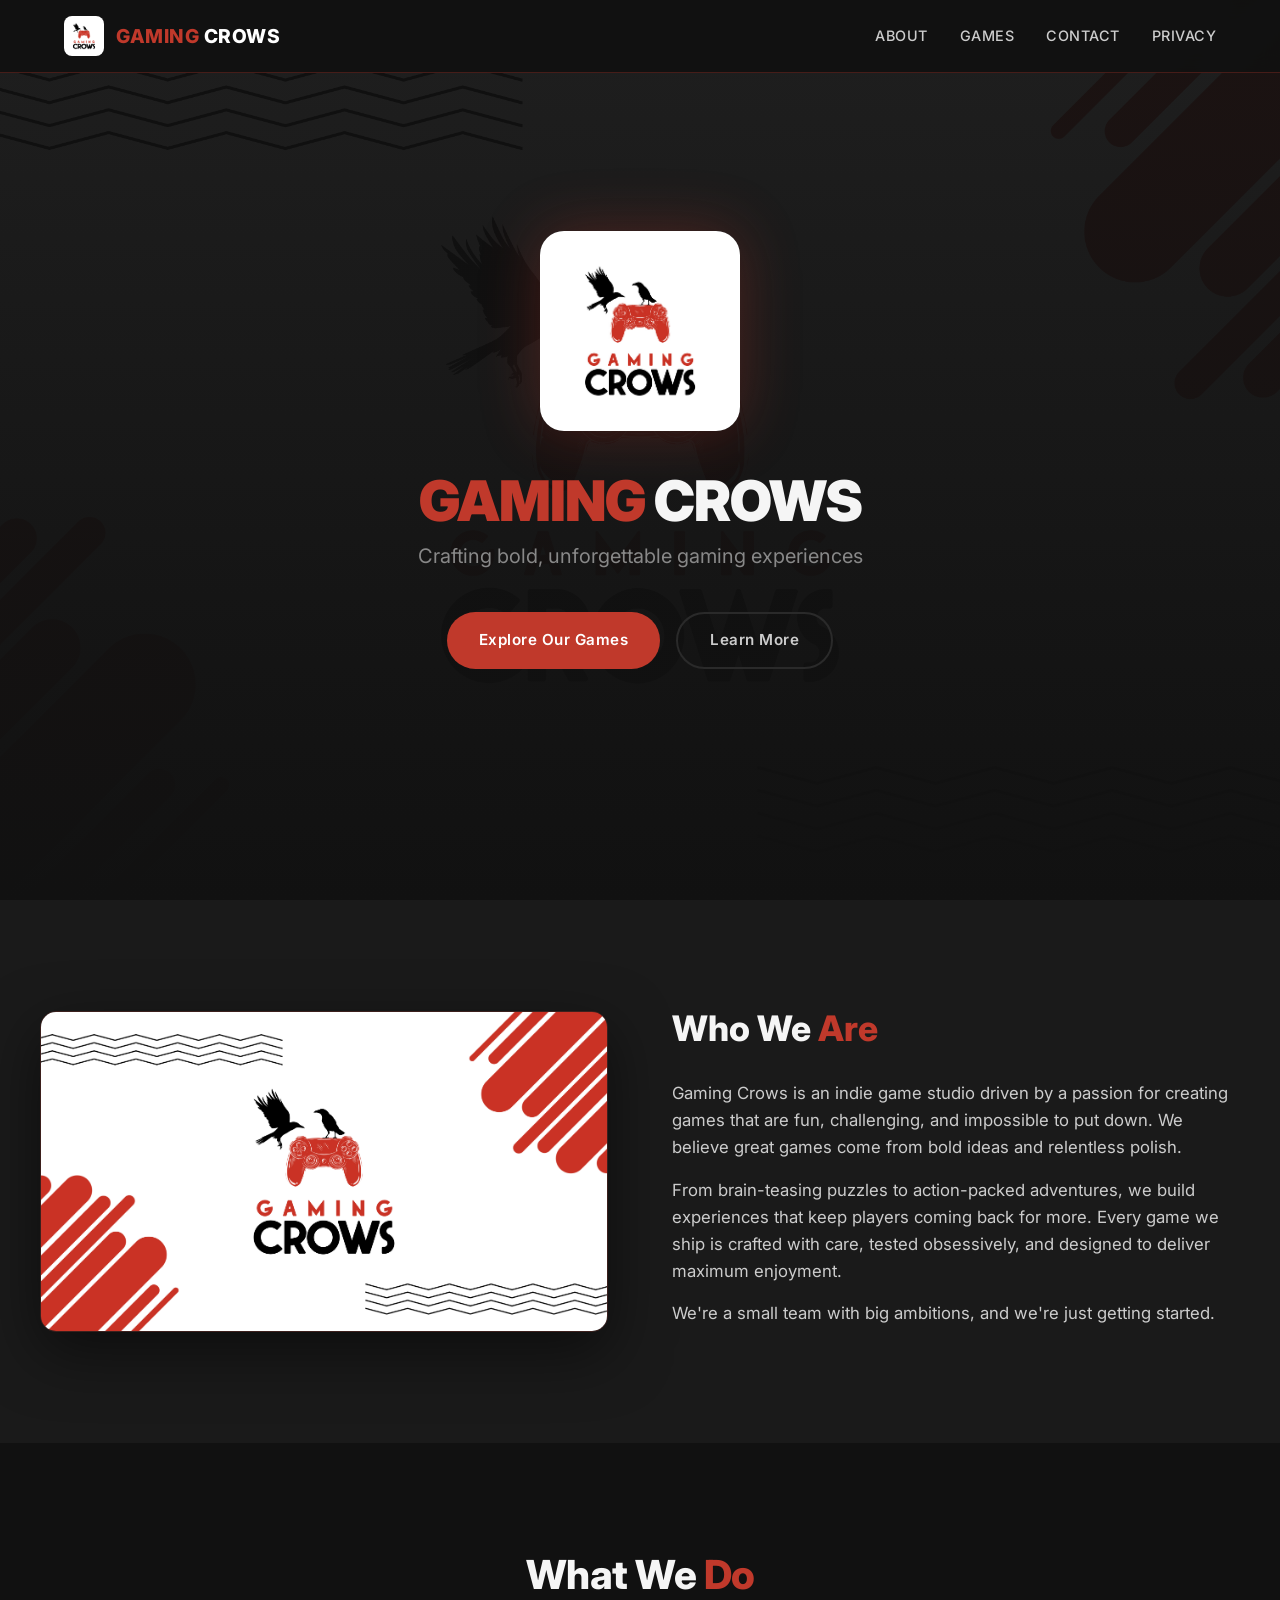
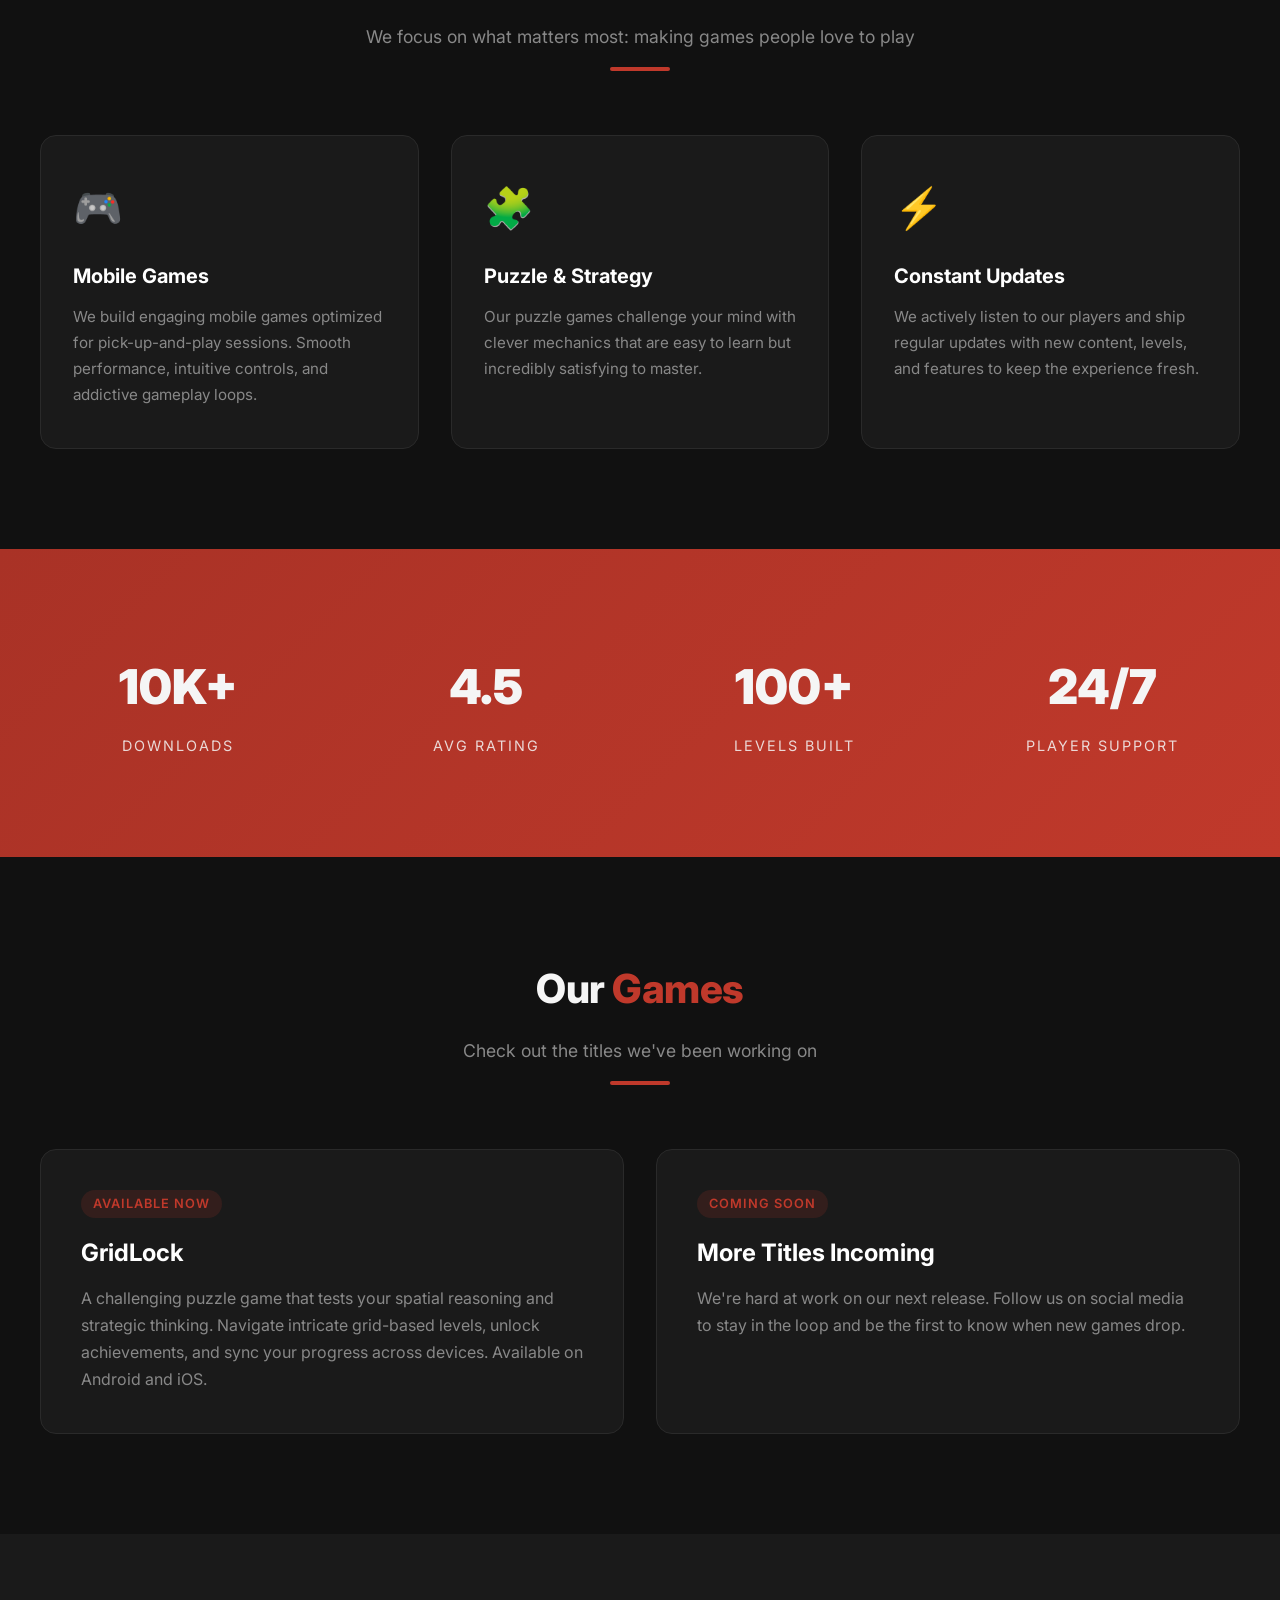
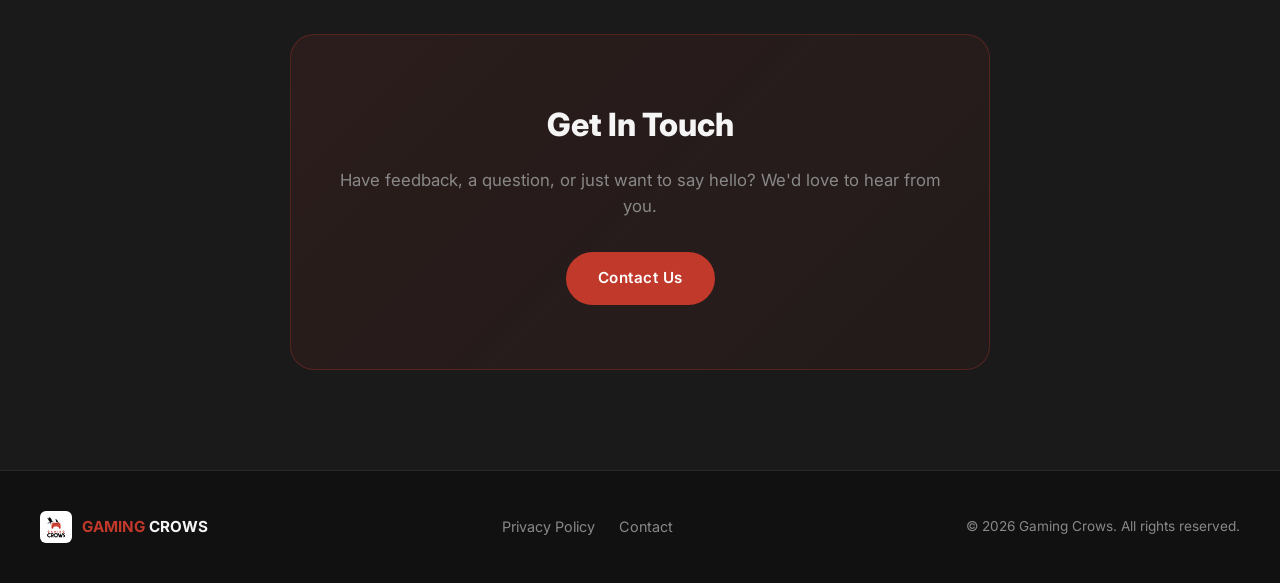
==== index.html @ b006c2e4 "initial page setup" ====
<!DOCTYPE html>
<html lang="en">

<head>
    <meta charset="UTF-8">
    <meta name="viewport" content="width=device-width, initial-scale=1.0">
    <title>Gaming Crows - Crafting Unforgettable Gaming Experiences</title>
    <style>
        @import url('https://fonts.googleapis.com/css2?family=Inter:wght@400;500;600;700;800;900&display=swap');

        :root {
            --red: #c0392b;
            --red-dark: #a93226;
            --red-light: #e74c3c;
            --black: #1a1a1a;
            --dark: #111111;
            --gray-dark: #2a2a2a;
            --gray: #888888;
            --gray-light: #cccccc;
            --white: #ffffff;
            --off-white: #f5f5f5;
        }

        * {
            margin: 0;
            padding: 0;
            box-sizing: border-box;
        }

        body {
            font-family: 'Inter', -apple-system, BlinkMacSystemFont, "Segoe UI", Roboto, sans-serif;
            background-color: var(--dark);
            color: var(--off-white);
            line-height: 1.6;
            overflow-x: hidden;
        }

        /* Navigation */
        nav {
            position: fixed;
            top: 0;
            width: 100%;
            z-index: 1000;
            background: rgba(17, 17, 17, 0.95);
            backdrop-filter: blur(10px);
            border-bottom: 1px solid rgba(192, 57, 43, 0.3);
        }

        .nav-inner {
            max-width: 1200px;
            margin: 0 auto;
            padding: 16px 24px;
            display: flex;
            justify-content: space-between;
            align-items: center;
        }

        .nav-logo {
            display: flex;
            align-items: center;
            gap: 12px;
            text-decoration: none;
            color: var(--white);
        }

        .nav-logo img {
            height: 40px;
            width: 40px;
            border-radius: 8px;
            object-fit: cover;
        }

        .nav-logo span {
            font-weight: 800;
            font-size: 1.2rem;
            letter-spacing: 0.5px;
        }

        .nav-logo .red {
            color: var(--red);
        }

        .nav-links {
            display: flex;
            gap: 32px;
            list-style: none;
        }

        .nav-links a {
            color: var(--gray-light);
            text-decoration: none;
            font-weight: 500;
            font-size: 0.9rem;
            letter-spacing: 0.5px;
            text-transform: uppercase;
            transition: color 0.3s;
        }

        .nav-links a:hover {
            color: var(--red);
        }

        /* Hero Section */
        .hero {
            min-height: 100vh;
            display: flex;
            align-items: center;
            justify-content: center;
            position: relative;
            overflow: hidden;
        }

        .hero-bg {
            position: absolute;
            inset: 0;
            z-index: 0;
        }

        .hero-bg img {
            width: 100%;
            height: 100%;
            object-fit: cover;
            opacity: 0.15;
        }

        .hero-overlay {
            position: absolute;
            inset: 0;
            background: linear-gradient(180deg, rgba(17,17,17,0.6) 0%, rgba(17,17,17,0.9) 70%, var(--dark) 100%);
            z-index: 1;
        }

        .hero-content {
            position: relative;
            z-index: 2;
            text-align: center;
            max-width: 800px;
            padding: 0 24px;
        }

        .hero-logo {
            width: 200px;
            height: 200px;
            border-radius: 24px;
            margin: 0 auto 32px;
            object-fit: cover;
            box-shadow: 0 0 60px rgba(192, 57, 43, 0.3);
            animation: float 6s ease-in-out infinite;
        }

        @keyframes float {
            0%, 100% { transform: translateY(0px); }
            50% { transform: translateY(-12px); }
        }

        .hero h1 {
            font-size: 3.5rem;
            font-weight: 900;
            letter-spacing: -1px;
            margin-bottom: 8px;
            line-height: 1.1;
        }

        .hero h1 .red {
            color: var(--red);
        }

        .hero .tagline {
            font-size: 1.25rem;
            color: var(--gray);
            margin-bottom: 40px;
            font-weight: 400;
        }

        .hero-cta {
            display: flex;
            gap: 16px;
            justify-content: center;
            flex-wrap: wrap;
        }

        .btn {
            display: inline-flex;
            align-items: center;
            gap: 8px;
            padding: 14px 32px;
            border-radius: 50px;
            font-weight: 600;
            font-size: 0.95rem;
            text-decoration: none;
            transition: all 0.3s ease;
            letter-spacing: 0.5px;
        }

        .btn-primary {
            background: var(--red);
            color: var(--white);
        }

        .btn-primary:hover {
            background: var(--red-light);
            transform: translateY(-2px);
            box-shadow: 0 8px 30px rgba(192, 57, 43, 0.4);
        }

        .btn-outline {
            border: 2px solid var(--gray-dark);
            color: var(--gray-light);
            background: transparent;
        }

        .btn-outline:hover {
            border-color: var(--red);
            color: var(--white);
            transform: translateY(-2px);
        }

        /* Section Styles */
        section {
            padding: 100px 24px;
        }

        .section-inner {
            max-width: 1200px;
            margin: 0 auto;
        }

        .section-header {
            text-align: center;
            margin-bottom: 64px;
        }

        .section-header h2 {
            font-size: 2.5rem;
            font-weight: 800;
            margin-bottom: 16px;
            letter-spacing: -0.5px;
        }

        .section-header h2 .red {
            color: var(--red);
        }

        .section-header p {
            color: var(--gray);
            font-size: 1.1rem;
            max-width: 600px;
            margin: 0 auto;
        }

        .accent-line {
            width: 60px;
            height: 4px;
            background: var(--red);
            border-radius: 2px;
            margin: 16px auto 0;
        }

        /* About Section */
        .about {
            background: var(--black);
        }

        .about-grid {
            display: grid;
            grid-template-columns: 1fr 1fr;
            gap: 64px;
            align-items: center;
        }

        .about-image {
            border-radius: 16px;
            overflow: hidden;
            box-shadow: 0 20px 60px rgba(0, 0, 0, 0.5);
            border: 1px solid rgba(192, 57, 43, 0.2);
        }

        .about-image img {
            width: 100%;
            display: block;
        }

        .about-text h2 {
            font-size: 2.2rem;
            font-weight: 800;
            margin-bottom: 24px;
        }

        .about-text h2 .red {
            color: var(--red);
        }

        .about-text p {
            color: var(--gray-light);
            margin-bottom: 16px;
            font-size: 1.05rem;
        }

        /* Features / What We Do */
        .features-grid {
            display: grid;
            grid-template-columns: repeat(3, 1fr);
            gap: 32px;
        }

        .feature-card {
            background: var(--black);
            border: 1px solid var(--gray-dark);
            border-radius: 16px;
            padding: 40px 32px;
            transition: all 0.3s ease;
            position: relative;
            overflow: hidden;
        }

        .feature-card::before {
            content: '';
            position: absolute;
            top: 0;
            left: 0;
            right: 0;
            height: 3px;
            background: var(--red);
            transform: scaleX(0);
            transition: transform 0.3s ease;
        }

        .feature-card:hover::before {
            transform: scaleX(1);
        }

        .feature-card:hover {
            border-color: var(--red);
            transform: translateY(-4px);
            box-shadow: 0 12px 40px rgba(192, 57, 43, 0.15);
        }

        .feature-icon {
            font-size: 2.5rem;
            margin-bottom: 20px;
            display: block;
        }

        .feature-card h3 {
            font-size: 1.25rem;
            font-weight: 700;
            margin-bottom: 12px;
            color: var(--white);
        }

        .feature-card p {
            color: var(--gray);
            font-size: 0.95rem;
            line-height: 1.7;
        }

        /* Stats */
        .stats {
            background: linear-gradient(135deg, var(--red-dark), var(--red));
        }

        .stats-grid {
            display: grid;
            grid-template-columns: repeat(4, 1fr);
            gap: 32px;
            text-align: center;
        }

        .stat-item h3 {
            font-size: 3rem;
            font-weight: 900;
            margin-bottom: 8px;
        }

        .stat-item p {
            font-size: 0.9rem;
            text-transform: uppercase;
            letter-spacing: 2px;
            opacity: 0.85;
        }

        /* Games Section */
        .games-grid {
            display: grid;
            grid-template-columns: repeat(2, 1fr);
            gap: 32px;
        }

        .game-card {
            background: var(--black);
            border: 1px solid var(--gray-dark);
            border-radius: 16px;
            padding: 40px;
            transition: all 0.3s ease;
        }

        .game-card:hover {
            border-color: var(--red);
            transform: translateY(-4px);
        }

        .game-badge {
            display: inline-block;
            background: rgba(192, 57, 43, 0.15);
            color: var(--red);
            padding: 4px 12px;
            border-radius: 20px;
            font-size: 0.8rem;
            font-weight: 600;
            text-transform: uppercase;
            letter-spacing: 1px;
            margin-bottom: 16px;
        }

        .game-card h3 {
            font-size: 1.5rem;
            font-weight: 700;
            margin-bottom: 12px;
            color: var(--white);
        }

        .game-card p {
            color: var(--gray);
            line-height: 1.7;
        }

        /* Contact / CTA */
        .cta-section {
            background: var(--black);
            text-align: center;
        }

        .cta-box {
            background: linear-gradient(135deg, rgba(192, 57, 43, 0.1), rgba(192, 57, 43, 0.05));
            border: 1px solid rgba(192, 57, 43, 0.3);
            border-radius: 24px;
            padding: 64px 40px;
            max-width: 700px;
            margin: 0 auto;
        }

        .cta-box h2 {
            font-size: 2rem;
            font-weight: 800;
            margin-bottom: 16px;
        }

        .cta-box p {
            color: var(--gray);
            margin-bottom: 32px;
            font-size: 1.05rem;
        }

        /* Footer */
        footer {
            background: var(--dark);
            border-top: 1px solid var(--gray-dark);
            padding: 40px 24px;
        }

        .footer-inner {
            max-width: 1200px;
            margin: 0 auto;
            display: flex;
            justify-content: space-between;
            align-items: center;
            flex-wrap: wrap;
            gap: 16px;
        }

        .footer-brand {
            display: flex;
            align-items: center;
            gap: 10px;
        }

        .footer-brand img {
            height: 32px;
            width: 32px;
            border-radius: 6px;
            object-fit: cover;
        }

        .footer-brand span {
            font-weight: 700;
            font-size: 0.95rem;
        }

        .footer-links {
            display: flex;
            gap: 24px;
            list-style: none;
        }

        .footer-links a {
            color: var(--gray);
            text-decoration: none;
            font-size: 0.9rem;
            transition: color 0.3s;
        }

        .footer-links a:hover {
            color: var(--red);
        }

        .footer-copy {
            color: var(--gray);
            font-size: 0.85rem;
        }

        /* Responsive */
        @media (max-width: 900px) {
            .about-grid {
                grid-template-columns: 1fr;
                gap: 40px;
            }

            .features-grid {
                grid-template-columns: 1fr;
            }

            .stats-grid {
                grid-template-columns: repeat(2, 1fr);
            }

            .games-grid {
                grid-template-columns: 1fr;
            }

            .hero h1 {
                font-size: 2.5rem;
            }

            .nav-links {
                display: none;
            }
        }

        @media (max-width: 600px) {
            .hero h1 {
                font-size: 2rem;
            }

            .hero-logo {
                width: 140px;
                height: 140px;
            }

            section {
                padding: 60px 16px;
            }

            .stats-grid {
                grid-template-columns: 1fr 1fr;
                gap: 24px;
            }

            .stat-item h3 {
                font-size: 2rem;
            }

            .footer-inner {
                flex-direction: column;
                text-align: center;
            }
        }
    </style>
</head>

<body>
    <!-- Navigation -->
    <nav>
        <div class="nav-inner">
            <a href="index.html" class="nav-logo">
                <img src="images/logo.jpg" alt="Gaming Crows">
                <span><span class="red">GAMING</span> CROWS</span>
            </a>
            <ul class="nav-links">
                <li><a href="#about">About</a></li>
                <li><a href="#games">Games</a></li>
                <li><a href="#contact">Contact</a></li>
                <li><a href="privacy.html">Privacy</a></li>
            </ul>
        </div>
    </nav>

    <!-- Hero -->
    <section class="hero">
        <div class="hero-bg">
            <img src="images/banner.jpg" alt="Gaming Crows Banner">
        </div>
        <div class="hero-overlay"></div>
        <div class="hero-content">
            <img src="images/logo.jpg" alt="Gaming Crows Logo" class="hero-logo">
            <h1><span class="red">GAMING</span> CROWS</h1>
            <p class="tagline">Crafting bold, unforgettable gaming experiences</p>
            <div class="hero-cta">
                <a href="#games" class="btn btn-primary">Explore Our Games</a>
                <a href="#about" class="btn btn-outline">Learn More</a>
            </div>
        </div>
    </section>

    <!-- About -->
    <section class="about" id="about">
        <div class="section-inner">
            <div class="about-grid">
                <div class="about-image">
                    <img src="images/banner.jpg" alt="Gaming Crows Studio">
                </div>
                <div class="about-text">
                    <h2>Who We <span class="red">Are</span></h2>
                    <p>Gaming Crows is an indie game studio driven by a passion for creating games that are fun, challenging, and impossible to put down. We believe great games come from bold ideas and relentless polish.</p>
                    <p>From brain-teasing puzzles to action-packed adventures, we build experiences that keep players coming back for more. Every game we ship is crafted with care, tested obsessively, and designed to deliver maximum enjoyment.</p>
                    <p>We're a small team with big ambitions, and we're just getting started.</p>
                </div>
            </div>
        </div>
    </section>

    <!-- What We Do -->
    <section id="features">
        <div class="section-inner">
            <div class="section-header">
                <h2>What We <span class="red">Do</span></h2>
                <p>We focus on what matters most: making games people love to play</p>
                <div class="accent-line"></div>
            </div>
            <div class="features-grid">
                <div class="feature-card">
                    <span class="feature-icon">&#127918;</span>
                    <h3>Mobile Games</h3>
                    <p>We build engaging mobile games optimized for pick-up-and-play sessions. Smooth performance, intuitive controls, and addictive gameplay loops.</p>
                </div>
                <div class="feature-card">
                    <span class="feature-icon">&#129513;</span>
                    <h3>Puzzle & Strategy</h3>
                    <p>Our puzzle games challenge your mind with clever mechanics that are easy to learn but incredibly satisfying to master.</p>
                </div>
                <div class="feature-card">
                    <span class="feature-icon">&#9889;</span>
                    <h3>Constant Updates</h3>
                    <p>We actively listen to our players and ship regular updates with new content, levels, and features to keep the experience fresh.</p>
                </div>
            </div>
        </div>
    </section>

    <!-- Stats -->
    <section class="stats">
        <div class="section-inner">
            <div class="stats-grid">
                <div class="stat-item">
                    <h3>10K+</h3>
                    <p>Downloads</p>
                </div>
                <div class="stat-item">
                    <h3>4.5</h3>
                    <p>Avg Rating</p>
                </div>
                <div class="stat-item">
                    <h3>100+</h3>
                    <p>Levels Built</p>
                </div>
                <div class="stat-item">
                    <h3>24/7</h3>
                    <p>Player Support</p>
                </div>
            </div>
        </div>
    </section>

    <!-- Games -->
    <section id="games">
        <div class="section-inner">
            <div class="section-header">
                <h2>Our <span class="red">Games</span></h2>
                <p>Check out the titles we've been working on</p>
                <div class="accent-line"></div>
            </div>
            <div class="games-grid">
                <div class="game-card">
                    <span class="game-badge">Available Now</span>
                    <h3>GridLock</h3>
                    <p>A challenging puzzle game that tests your spatial reasoning and strategic thinking. Navigate intricate grid-based levels, unlock achievements, and sync your progress across devices. Available on Android and iOS.</p>
                </div>
                <div class="game-card">
                    <span class="game-badge">Coming Soon</span>
                    <h3>More Titles Incoming</h3>
                    <p>We're hard at work on our next release. Follow us on social media to stay in the loop and be the first to know when new games drop.</p>
                </div>
            </div>
        </div>
    </section>

    <!-- CTA / Contact -->
    <section class="cta-section" id="contact">
        <div class="section-inner">
            <div class="cta-box">
                <h2>Get In <span class="red">Touch</span></h2>
                <p>Have feedback, a question, or just want to say hello? We'd love to hear from you.</p>
                <a href="mailto:sunderis1000@gmail.com" class="btn btn-primary">Contact Us</a>
            </div>
        </div>
    </section>

    <!-- Footer -->
    <footer>
        <div class="footer-inner">
            <div class="footer-brand">
                <img src="images/logo.jpg" alt="Gaming Crows">
                <span><span style="color: var(--red);">GAMING</span> CROWS</span>
            </div>
            <ul class="footer-links">
                <li><a href="privacy.html">Privacy Policy</a></li>
                <li><a href="mailto:sunderis1000@gmail.com">Contact</a></li>
            </ul>
            <p class="footer-copy">&copy; 2026 Gaming Crows. All rights reserved.</p>
        </div>
    </footer>
</body>

</html>
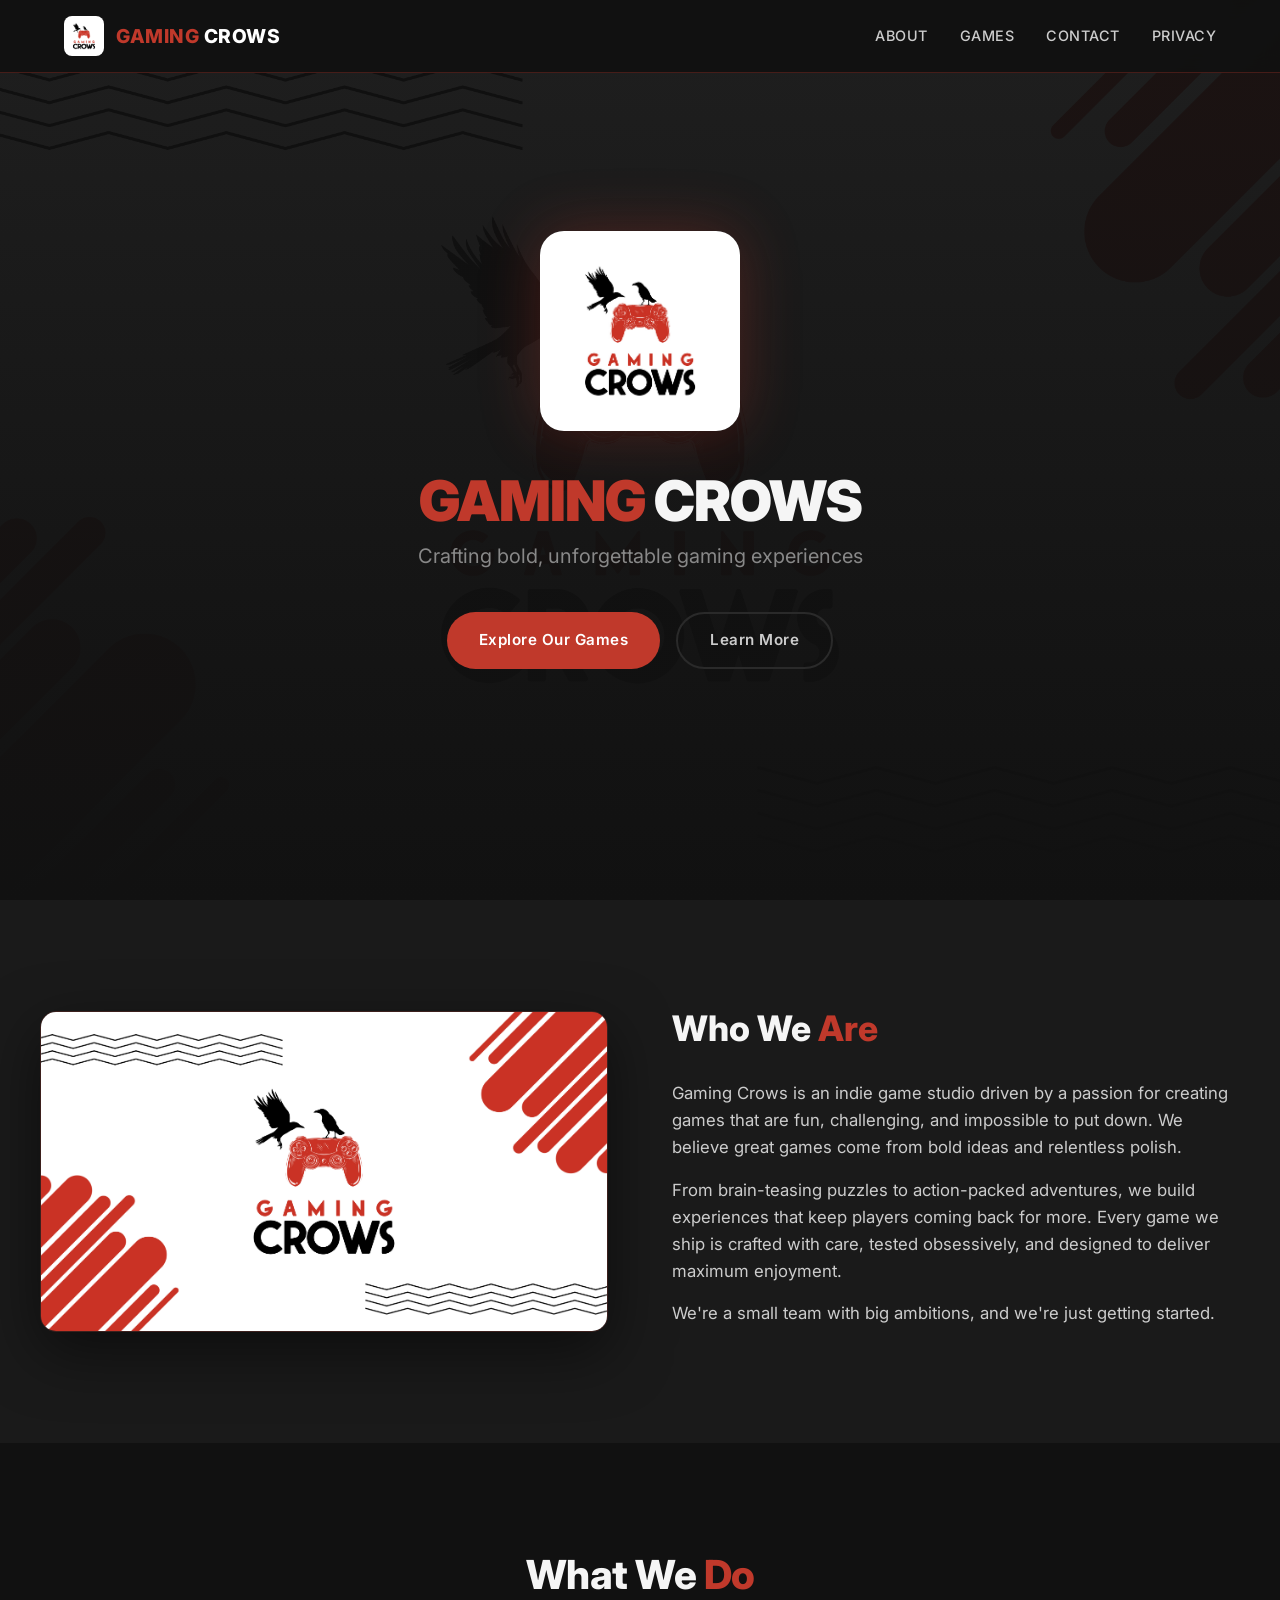
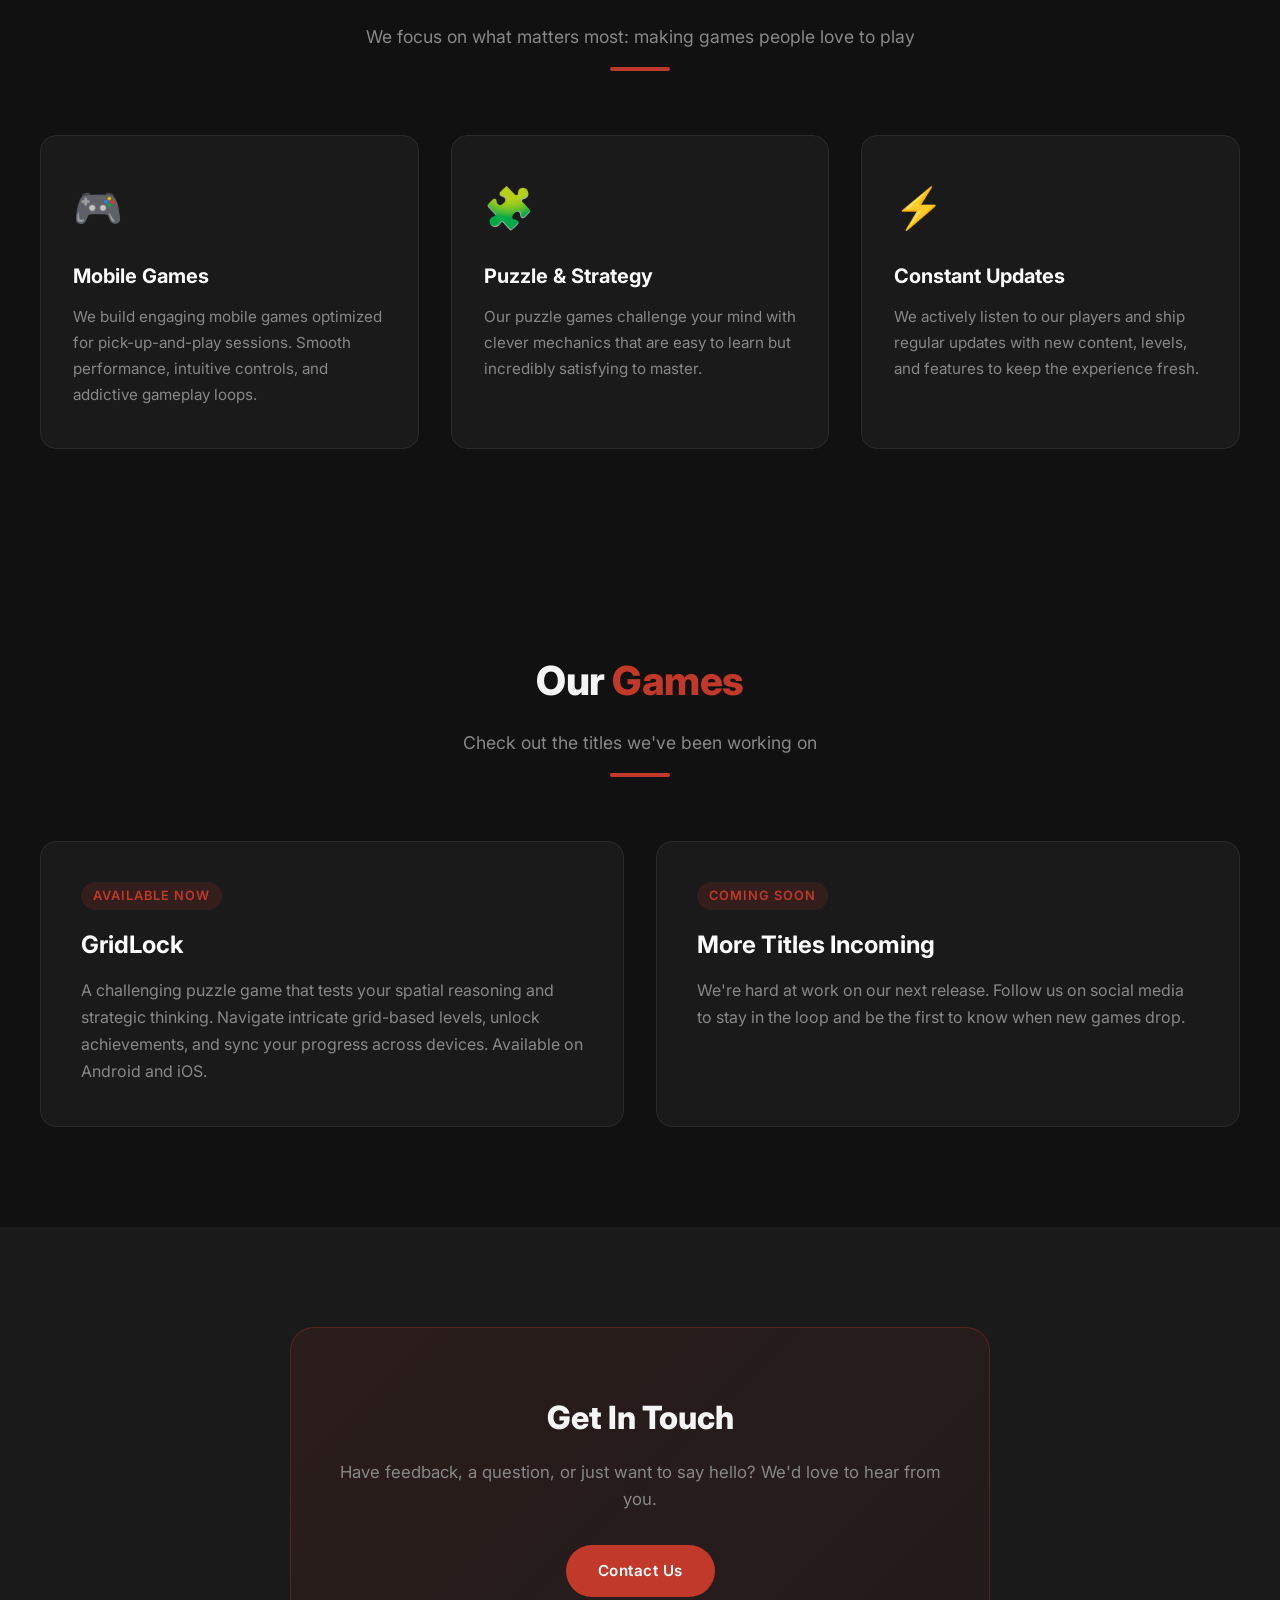
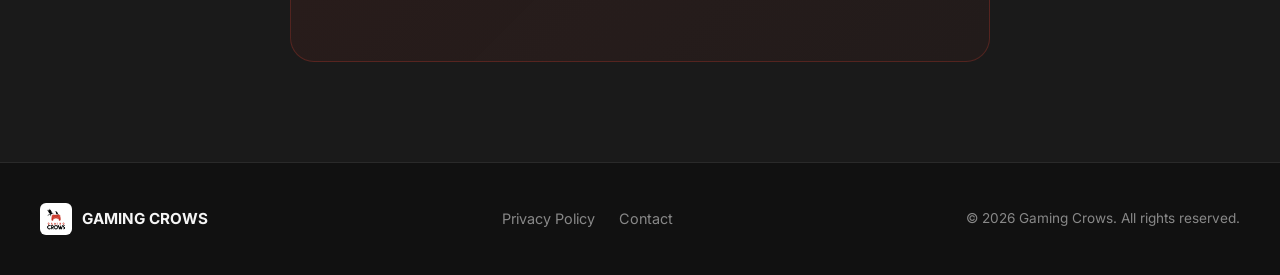
==== commit ea4403ba: "refactor" ====
--- a/index.html
+++ b/index.html
@@ -4,567 +4,12 @@
 <head>
     <meta charset="UTF-8">
     <meta name="viewport" content="width=device-width, initial-scale=1.0">
+    <meta name="description"
+        content="Gaming Crows is an indie game studio crafting bold, unforgettable mobile and puzzle gaming experiences.">
     <title>Gaming Crows - Crafting Unforgettable Gaming Experiences</title>
-    <style>
-        @import url('https://fonts.googleapis.com/css2?family=Inter:wght@400;500;600;700;800;900&display=swap');
-
-        :root {
-            --red: #c0392b;
-            --red-dark: #a93226;
-            --red-light: #e74c3c;
-            --black: #1a1a1a;
-            --dark: #111111;
-            --gray-dark: #2a2a2a;
-            --gray: #888888;
-            --gray-light: #cccccc;
-            --white: #ffffff;
-            --off-white: #f5f5f5;
-        }
-
-        * {
-            margin: 0;
-            padding: 0;
-            box-sizing: border-box;
-        }
-
-        body {
-            font-family: 'Inter', -apple-system, BlinkMacSystemFont, "Segoe UI", Roboto, sans-serif;
-            background-color: var(--dark);
-            color: var(--off-white);
-            line-height: 1.6;
-            overflow-x: hidden;
-        }
-
-        /* Navigation */
-        nav {
-            position: fixed;
-            top: 0;
-            width: 100%;
-            z-index: 1000;
-            background: rgba(17, 17, 17, 0.95);
-            backdrop-filter: blur(10px);
-            border-bottom: 1px solid rgba(192, 57, 43, 0.3);
-        }
-
-        .nav-inner {
-            max-width: 1200px;
-            margin: 0 auto;
-            padding: 16px 24px;
-            display: flex;
-            justify-content: space-between;
-            align-items: center;
-        }
-
-        .nav-logo {
-            display: flex;
-            align-items: center;
-            gap: 12px;
-            text-decoration: none;
-            color: var(--white);
-        }
-
-        .nav-logo img {
-            height: 40px;
-            width: 40px;
-            border-radius: 8px;
-            object-fit: cover;
-        }
-
-        .nav-logo span {
-            font-weight: 800;
-            font-size: 1.2rem;
-            letter-spacing: 0.5px;
-        }
-
-        .nav-logo .red {
-            color: var(--red);
-        }
-
-        .nav-links {
-            display: flex;
-            gap: 32px;
-            list-style: none;
-        }
-
-        .nav-links a {
-            color: var(--gray-light);
-            text-decoration: none;
-            font-weight: 500;
-            font-size: 0.9rem;
-            letter-spacing: 0.5px;
-            text-transform: uppercase;
-            transition: color 0.3s;
-        }
-
-        .nav-links a:hover {
-            color: var(--red);
-        }
-
-        /* Hero Section */
-        .hero {
-            min-height: 100vh;
-            display: flex;
-            align-items: center;
-            justify-content: center;
-            position: relative;
-            overflow: hidden;
-        }
-
-        .hero-bg {
-            position: absolute;
-            inset: 0;
-            z-index: 0;
-        }
-
-        .hero-bg img {
-            width: 100%;
-            height: 100%;
-            object-fit: cover;
-            opacity: 0.15;
-        }
-
-        .hero-overlay {
-            position: absolute;
-            inset: 0;
-            background: linear-gradient(180deg, rgba(17,17,17,0.6) 0%, rgba(17,17,17,0.9) 70%, var(--dark) 100%);
-            z-index: 1;
-        }
-
-        .hero-content {
-            position: relative;
-            z-index: 2;
-            text-align: center;
-            max-width: 800px;
-            padding: 0 24px;
-        }
-
-        .hero-logo {
-            width: 200px;
-            height: 200px;
-            border-radius: 24px;
-            margin: 0 auto 32px;
-            object-fit: cover;
-            box-shadow: 0 0 60px rgba(192, 57, 43, 0.3);
-            animation: float 6s ease-in-out infinite;
-        }
-
-        @keyframes float {
-            0%, 100% { transform: translateY(0px); }
-            50% { transform: translateY(-12px); }
-        }
-
-        .hero h1 {
-            font-size: 3.5rem;
-            font-weight: 900;
-            letter-spacing: -1px;
-            margin-bottom: 8px;
-            line-height: 1.1;
-        }
-
-        .hero h1 .red {
-            color: var(--red);
-        }
-
-        .hero .tagline {
-            font-size: 1.25rem;
-            color: var(--gray);
-            margin-bottom: 40px;
-            font-weight: 400;
-        }
-
-        .hero-cta {
-            display: flex;
-            gap: 16px;
-            justify-content: center;
-            flex-wrap: wrap;
-        }
-
-        .btn {
-            display: inline-flex;
-            align-items: center;
-            gap: 8px;
-            padding: 14px 32px;
-            border-radius: 50px;
-            font-weight: 600;
-            font-size: 0.95rem;
-            text-decoration: none;
-            transition: all 0.3s ease;
-            letter-spacing: 0.5px;
-        }
-
-        .btn-primary {
-            background: var(--red);
-            color: var(--white);
-        }
-
-        .btn-primary:hover {
-            background: var(--red-light);
-            transform: translateY(-2px);
-            box-shadow: 0 8px 30px rgba(192, 57, 43, 0.4);
-        }
-
-        .btn-outline {
-            border: 2px solid var(--gray-dark);
-            color: var(--gray-light);
-            background: transparent;
-        }
-
-        .btn-outline:hover {
-            border-color: var(--red);
-            color: var(--white);
-            transform: translateY(-2px);
-        }
-
-        /* Section Styles */
-        section {
-            padding: 100px 24px;
-        }
-
-        .section-inner {
-            max-width: 1200px;
-            margin: 0 auto;
-        }
-
-        .section-header {
-            text-align: center;
-            margin-bottom: 64px;
-        }
-
-        .section-header h2 {
-            font-size: 2.5rem;
-            font-weight: 800;
-            margin-bottom: 16px;
-            letter-spacing: -0.5px;
-        }
-
-        .section-header h2 .red {
-            color: var(--red);
-        }
-
-        .section-header p {
-            color: var(--gray);
-            font-size: 1.1rem;
-            max-width: 600px;
-            margin: 0 auto;
-        }
-
-        .accent-line {
-            width: 60px;
-            height: 4px;
-            background: var(--red);
-            border-radius: 2px;
-            margin: 16px auto 0;
-        }
-
-        /* About Section */
-        .about {
-            background: var(--black);
-        }
-
-        .about-grid {
-            display: grid;
-            grid-template-columns: 1fr 1fr;
-            gap: 64px;
-            align-items: center;
-        }
-
-        .about-image {
-            border-radius: 16px;
-            overflow: hidden;
-            box-shadow: 0 20px 60px rgba(0, 0, 0, 0.5);
-            border: 1px solid rgba(192, 57, 43, 0.2);
-        }
-
-        .about-image img {
-            width: 100%;
-            display: block;
-        }
-
-        .about-text h2 {
-            font-size: 2.2rem;
-            font-weight: 800;
-            margin-bottom: 24px;
-        }
-
-        .about-text h2 .red {
-            color: var(--red);
-        }
-
-        .about-text p {
-            color: var(--gray-light);
-            margin-bottom: 16px;
-            font-size: 1.05rem;
-        }
-
-        /* Features / What We Do */
-        .features-grid {
-            display: grid;
-            grid-template-columns: repeat(3, 1fr);
-            gap: 32px;
-        }
-
-        .feature-card {
-            background: var(--black);
-            border: 1px solid var(--gray-dark);
-            border-radius: 16px;
-            padding: 40px 32px;
-            transition: all 0.3s ease;
-            position: relative;
-            overflow: hidden;
-        }
-
-        .feature-card::before {
-            content: '';
-            position: absolute;
-            top: 0;
-            left: 0;
-            right: 0;
-            height: 3px;
-            background: var(--red);
-            transform: scaleX(0);
-            transition: transform 0.3s ease;
-        }
-
-        .feature-card:hover::before {
-            transform: scaleX(1);
-        }
-
-        .feature-card:hover {
-            border-color: var(--red);
-            transform: translateY(-4px);
-            box-shadow: 0 12px 40px rgba(192, 57, 43, 0.15);
-        }
-
-        .feature-icon {
-            font-size: 2.5rem;
-            margin-bottom: 20px;
-            display: block;
-        }
-
-        .feature-card h3 {
-            font-size: 1.25rem;
-            font-weight: 700;
-            margin-bottom: 12px;
-            color: var(--white);
-        }
-
-        .feature-card p {
-            color: var(--gray);
-            font-size: 0.95rem;
-            line-height: 1.7;
-        }
-
-        /* Stats */
-        .stats {
-            background: linear-gradient(135deg, var(--red-dark), var(--red));
-        }
-
-        .stats-grid {
-            display: grid;
-            grid-template-columns: repeat(4, 1fr);
-            gap: 32px;
-            text-align: center;
-        }
-
-        .stat-item h3 {
-            font-size: 3rem;
-            font-weight: 900;
-            margin-bottom: 8px;
-        }
-
-        .stat-item p {
-            font-size: 0.9rem;
-            text-transform: uppercase;
-            letter-spacing: 2px;
-            opacity: 0.85;
-        }
-
-        /* Games Section */
-        .games-grid {
-            display: grid;
-            grid-template-columns: repeat(2, 1fr);
-            gap: 32px;
-        }
-
-        .game-card {
-            background: var(--black);
-            border: 1px solid var(--gray-dark);
-            border-radius: 16px;
-            padding: 40px;
-            transition: all 0.3s ease;
-        }
-
-        .game-card:hover {
-            border-color: var(--red);
-            transform: translateY(-4px);
-        }
-
-        .game-badge {
-            display: inline-block;
-            background: rgba(192, 57, 43, 0.15);
-            color: var(--red);
-            padding: 4px 12px;
-            border-radius: 20px;
-            font-size: 0.8rem;
-            font-weight: 600;
-            text-transform: uppercase;
-            letter-spacing: 1px;
-            margin-bottom: 16px;
-        }
-
-        .game-card h3 {
-            font-size: 1.5rem;
-            font-weight: 700;
-            margin-bottom: 12px;
-            color: var(--white);
-        }
-
-        .game-card p {
-            color: var(--gray);
-            line-height: 1.7;
-        }
-
-        /* Contact / CTA */
-        .cta-section {
-            background: var(--black);
-            text-align: center;
-        }
-
-        .cta-box {
-            background: linear-gradient(135deg, rgba(192, 57, 43, 0.1), rgba(192, 57, 43, 0.05));
-            border: 1px solid rgba(192, 57, 43, 0.3);
-            border-radius: 24px;
-            padding: 64px 40px;
-            max-width: 700px;
-            margin: 0 auto;
-        }
-
-        .cta-box h2 {
-            font-size: 2rem;
-            font-weight: 800;
-            margin-bottom: 16px;
-        }
-
-        .cta-box p {
-            color: var(--gray);
-            margin-bottom: 32px;
-            font-size: 1.05rem;
-        }
-
-        /* Footer */
-        footer {
-            background: var(--dark);
-            border-top: 1px solid var(--gray-dark);
-            padding: 40px 24px;
-        }
-
-        .footer-inner {
-            max-width: 1200px;
-            margin: 0 auto;
-            display: flex;
-            justify-content: space-between;
-            align-items: center;
-            flex-wrap: wrap;
-            gap: 16px;
-        }
-
-        .footer-brand {
-            display: flex;
-            align-items: center;
-            gap: 10px;
-        }
-
-        .footer-brand img {
-            height: 32px;
-            width: 32px;
-            border-radius: 6px;
-            object-fit: cover;
-        }
-
-        .footer-brand span {
-            font-weight: 700;
-            font-size: 0.95rem;
-        }
-
-        .footer-links {
-            display: flex;
-            gap: 24px;
-            list-style: none;
-        }
-
-        .footer-links a {
-            color: var(--gray);
-            text-decoration: none;
-            font-size: 0.9rem;
-            transition: color 0.3s;
-        }
-
-        .footer-links a:hover {
-            color: var(--red);
-        }
-
-        .footer-copy {
-            color: var(--gray);
-            font-size: 0.85rem;
-        }
-
-        /* Responsive */
-        @media (max-width: 900px) {
-            .about-grid {
-                grid-template-columns: 1fr;
-                gap: 40px;
-            }
-
-            .features-grid {
-                grid-template-columns: 1fr;
-            }
-
-            .stats-grid {
-                grid-template-columns: repeat(2, 1fr);
-            }
-
-            .games-grid {
-                grid-template-columns: 1fr;
-            }
-
-            .hero h1 {
-                font-size: 2.5rem;
-            }
-
-            .nav-links {
-                display: none;
-            }
-        }
-
-        @media (max-width: 600px) {
-            .hero h1 {
-                font-size: 2rem;
-            }
-
-            .hero-logo {
-                width: 140px;
-                height: 140px;
-            }
-
-            section {
-                padding: 60px 16px;
-            }
-
-            .stats-grid {
-                grid-template-columns: 1fr 1fr;
-                gap: 24px;
-            }
-
-            .stat-item h3 {
-                font-size: 2rem;
-            }
-
-            .footer-inner {
-                flex-direction: column;
-                text-align: center;
-            }
-        }
-    </style>
+    <link rel="preconnect" href="https://fonts.googleapis.com">
+    <link rel="preconnect" href="https://fonts.gstatic.com" crossorigin>
+    <link rel="stylesheet" href="styles.css">
 </head>
 
 <body>
@@ -572,7 +17,7 @@
     <nav>
         <div class="nav-inner">
             <a href="index.html" class="nav-logo">
-                <img src="images/logo.jpg" alt="Gaming Crows">
+                <img src="images/logo.jpg" alt="Gaming Crows" loading="lazy">
                 <span><span class="red">GAMING</span> CROWS</span>
             </a>
             <ul class="nav-links">
@@ -584,132 +29,121 @@
         </div>
     </nav>
 
-    <!-- Hero -->
-    <section class="hero">
-        <div class="hero-bg">
-            <img src="images/banner.jpg" alt="Gaming Crows Banner">
-        </div>
-        <div class="hero-overlay"></div>
-        <div class="hero-content">
-            <img src="images/logo.jpg" alt="Gaming Crows Logo" class="hero-logo">
-            <h1><span class="red">GAMING</span> CROWS</h1>
-            <p class="tagline">Crafting bold, unforgettable gaming experiences</p>
-            <div class="hero-cta">
-                <a href="#games" class="btn btn-primary">Explore Our Games</a>
-                <a href="#about" class="btn btn-outline">Learn More</a>
+    <main>
+        <!-- Hero -->
+        <section class="hero">
+            <div class="hero-bg">
+                <img src="images/banner.jpg" alt="Gaming Crows Banner">
             </div>
-        </div>
-    </section>
-
-    <!-- About -->
-    <section class="about" id="about">
-        <div class="section-inner">
-            <div class="about-grid">
-                <div class="about-image">
-                    <img src="images/banner.jpg" alt="Gaming Crows Studio">
-                </div>
-                <div class="about-text">
-                    <h2>Who We <span class="red">Are</span></h2>
-                    <p>Gaming Crows is an indie game studio driven by a passion for creating games that are fun, challenging, and impossible to put down. We believe great games come from bold ideas and relentless polish.</p>
-                    <p>From brain-teasing puzzles to action-packed adventures, we build experiences that keep players coming back for more. Every game we ship is crafted with care, tested obsessively, and designed to deliver maximum enjoyment.</p>
-                    <p>We're a small team with big ambitions, and we're just getting started.</p>
+            <div class="hero-overlay"></div>
+            <div class="hero-content">
+                <img src="images/logo.jpg" alt="Gaming Crows Logo" class="hero-logo">
+                <h1><span class="red">GAMING</span> CROWS</h1>
+                <p class="tagline">Crafting bold, unforgettable gaming experiences</p>
+                <div class="hero-cta">
+                    <a href="#games" class="btn btn-primary">Explore Our Games</a>
+                    <a href="#about" class="btn btn-outline">Learn More</a>
                 </div>
             </div>
-        </div>
-    </section>
+        </section>
 
-    <!-- What We Do -->
-    <section id="features">
-        <div class="section-inner">
-            <div class="section-header">
-                <h2>What We <span class="red">Do</span></h2>
-                <p>We focus on what matters most: making games people love to play</p>
-                <div class="accent-line"></div>
-            </div>
-            <div class="features-grid">
-                <div class="feature-card">
-                    <span class="feature-icon">&#127918;</span>
-                    <h3>Mobile Games</h3>
-                    <p>We build engaging mobile games optimized for pick-up-and-play sessions. Smooth performance, intuitive controls, and addictive gameplay loops.</p>
-                </div>
-                <div class="feature-card">
-                    <span class="feature-icon">&#129513;</span>
-                    <h3>Puzzle & Strategy</h3>
-                    <p>Our puzzle games challenge your mind with clever mechanics that are easy to learn but incredibly satisfying to master.</p>
-                </div>
-                <div class="feature-card">
-                    <span class="feature-icon">&#9889;</span>
-                    <h3>Constant Updates</h3>
-                    <p>We actively listen to our players and ship regular updates with new content, levels, and features to keep the experience fresh.</p>
+        <!-- About -->
+        <section class="about" id="about">
+            <div class="section-inner">
+                <div class="about-grid">
+                    <div class="about-image">
+                        <img src="images/banner.jpg" alt="Gaming Crows Studio" loading="lazy">
+                    </div>
+                    <div class="about-text">
+                        <h2>Who We <span class="red">Are</span></h2>
+                        <p>Gaming Crows is an indie game studio driven by a passion for creating games that are fun,
+                            challenging, and impossible to put down. We believe great games come from bold ideas and
+                            relentless polish.</p>
+                        <p>From brain-teasing puzzles to action-packed adventures, we build experiences that keep
+                            players coming back for more. Every game we ship is crafted with care, tested obsessively,
+                            and designed to deliver maximum enjoyment.</p>
+                        <p>We're a small team with big ambitions, and we're just getting started.</p>
+                    </div>
                 </div>
             </div>
-        </div>
-    </section>
+        </section>
 
-    <!-- Stats -->
-    <section class="stats">
-        <div class="section-inner">
-            <div class="stats-grid">
-                <div class="stat-item">
-                    <h3>10K+</h3>
-                    <p>Downloads</p>
+        <!-- What We Do -->
+        <section id="features">
+            <div class="section-inner">
+                <div class="section-header">
+                    <h2>What We <span class="red">Do</span></h2>
+                    <p>We focus on what matters most: making games people love to play</p>
+                    <div class="accent-line"></div>
                 </div>
-                <div class="stat-item">
-                    <h3>4.5</h3>
-                    <p>Avg Rating</p>
-                </div>
-                <div class="stat-item">
-                    <h3>100+</h3>
-                    <p>Levels Built</p>
-                </div>
-                <div class="stat-item">
-                    <h3>24/7</h3>
-                    <p>Player Support</p>
+                <div class="features-grid">
+                    <div class="feature-card">
+                        <span class="feature-icon">&#127918;</span>
+                        <h3>Mobile Games</h3>
+                        <p>We build engaging mobile games optimized for pick-up-and-play sessions. Smooth performance,
+                            intuitive controls, and addictive gameplay loops.</p>
+                    </div>
+                    <div class="feature-card">
+                        <span class="feature-icon">&#129513;</span>
+                        <h3>Puzzle & Strategy</h3>
+                        <p>Our puzzle games challenge your mind with clever mechanics that are easy to learn but
+                            incredibly satisfying to master.</p>
+                    </div>
+                    <div class="feature-card">
+                        <span class="feature-icon">&#9889;</span>
+                        <h3>Constant Updates</h3>
+                        <p>We actively listen to our players and ship regular updates with new content, levels, and
+                            features to keep the experience fresh.</p>
+                    </div>
                 </div>
             </div>
-        </div>
-    </section>
+        </section>
 
-    <!-- Games -->
-    <section id="games">
-        <div class="section-inner">
-            <div class="section-header">
-                <h2>Our <span class="red">Games</span></h2>
-                <p>Check out the titles we've been working on</p>
-                <div class="accent-line"></div>
-            </div>
-            <div class="games-grid">
-                <div class="game-card">
-                    <span class="game-badge">Available Now</span>
-                    <h3>GridLock</h3>
-                    <p>A challenging puzzle game that tests your spatial reasoning and strategic thinking. Navigate intricate grid-based levels, unlock achievements, and sync your progress across devices. Available on Android and iOS.</p>
+
+        <!-- Games -->
+        <section id="games">
+            <div class="section-inner">
+                <div class="section-header">
+                    <h2>Our <span class="red">Games</span></h2>
+                    <p>Check out the titles we've been working on</p>
+                    <div class="accent-line"></div>
                 </div>
-                <div class="game-card">
-                    <span class="game-badge">Coming Soon</span>
-                    <h3>More Titles Incoming</h3>
-                    <p>We're hard at work on our next release. Follow us on social media to stay in the loop and be the first to know when new games drop.</p>
+                <div class="games-grid">
+                    <div class="game-card">
+                        <span class="game-badge">Available Now</span>
+                        <h3>GridLock</h3>
+                        <p>A challenging puzzle game that tests your spatial reasoning and strategic thinking. Navigate
+                            intricate grid-based levels, unlock achievements, and sync your progress across devices.
+                            Available on Android and iOS.</p>
+                    </div>
+                    <div class="game-card">
+                        <span class="game-badge">Coming Soon</span>
+                        <h3>More Titles Incoming</h3>
+                        <p>We're hard at work on our next release. Follow us on social media to stay in the loop and be
+                            the first to know when new games drop.</p>
+                    </div>
                 </div>
             </div>
-        </div>
-    </section>
+        </section>
 
-    <!-- CTA / Contact -->
-    <section class="cta-section" id="contact">
-        <div class="section-inner">
-            <div class="cta-box">
-                <h2>Get In <span class="red">Touch</span></h2>
-                <p>Have feedback, a question, or just want to say hello? We'd love to hear from you.</p>
-                <a href="mailto:sunderis1000@gmail.com" class="btn btn-primary">Contact Us</a>
+        <!-- CTA / Contact -->
+        <section class="cta-section" id="contact">
+            <div class="section-inner">
+                <div class="cta-box">
+                    <h2>Get In <span class="red">Touch</span></h2>
+                    <p>Have feedback, a question, or just want to say hello? We'd love to hear from you.</p>
+                    <a href="mailto:sunderis1000@gmail.com" class="btn btn-primary">Contact Us</a>
+                </div>
             </div>
-        </div>
-    </section>
+        </section>
+    </main>
 
     <!-- Footer -->
     <footer>
         <div class="footer-inner">
             <div class="footer-brand">
-                <img src="images/logo.jpg" alt="Gaming Crows">
-                <span><span style="color: var(--red);">GAMING</span> CROWS</span>
+                <img src="images/logo.jpg" alt="Gaming Crows" loading="lazy">
+                <span><span class="red">GAMING</span> CROWS</span>
             </div>
             <ul class="footer-links">
                 <li><a href="privacy.html">Privacy Policy</a></li>
@@ -720,4 +154,4 @@
     </footer>
 </body>
 
-</html>
+</html>
--- a/styles.css
+++ b/styles.css
@@ -0,0 +1,647 @@
+@import url('https://fonts.googleapis.com/css2?family=Inter:wght@400;500;600;700;800;900&display=swap');
+
+:root {
+    --red: #c0392b;
+    --red-dark: #a93226;
+    --red-light: #e74c3c;
+    --black: #1a1a1a;
+    --dark: #111111;
+    --gray-dark: #2a2a2a;
+    --gray: #888888;
+    --gray-light: #cccccc;
+    --white: #ffffff;
+    --off-white: #f5f5f5;
+}
+
+* {
+    margin: 0;
+    padding: 0;
+    box-sizing: border-box;
+}
+
+body {
+    font-family: 'Inter', -apple-system, BlinkMacSystemFont, "Segoe UI", Roboto, sans-serif;
+    background-color: var(--dark);
+    color: var(--off-white);
+    line-height: 1.6;
+    overflow-x: hidden;
+}
+
+/* Navigation */
+nav {
+    position: fixed;
+    top: 0;
+    width: 100%;
+    z-index: 1000;
+    background: rgba(17, 17, 17, 0.95);
+    backdrop-filter: blur(10px);
+    border-bottom: 1px solid rgba(192, 57, 43, 0.3);
+}
+
+.nav-inner {
+    max-width: 1200px;
+    margin: 0 auto;
+    padding: 16px 24px;
+    display: flex;
+    justify-content: space-between;
+    align-items: center;
+}
+
+.nav-logo {
+    display: flex;
+    align-items: center;
+    gap: 12px;
+    text-decoration: none;
+    color: var(--white);
+}
+
+.nav-logo img {
+    height: 40px;
+    width: 40px;
+    border-radius: 8px;
+    object-fit: cover;
+}
+
+.nav-logo span {
+    font-weight: 800;
+    font-size: 1.2rem;
+    letter-spacing: 0.5px;
+}
+
+.nav-logo .red {
+    color: var(--red);
+}
+
+.nav-links {
+    display: flex;
+    gap: 32px;
+    list-style: none;
+}
+
+.nav-links a {
+    color: var(--gray-light);
+    text-decoration: none;
+    font-weight: 500;
+    font-size: 0.9rem;
+    letter-spacing: 0.5px;
+    text-transform: uppercase;
+    transition: color 0.3s;
+}
+
+.nav-links a:hover {
+    color: var(--red);
+}
+
+/* Hero Section */
+.hero {
+    min-height: 100vh;
+    display: flex;
+    align-items: center;
+    justify-content: center;
+    position: relative;
+    overflow: hidden;
+}
+
+.hero-bg {
+    position: absolute;
+    inset: 0;
+    z-index: 0;
+}
+
+.hero-bg img {
+    width: 100%;
+    height: 100%;
+    object-fit: cover;
+    opacity: 0.15;
+}
+
+.hero-overlay {
+    position: absolute;
+    inset: 0;
+    background: linear-gradient(180deg, rgba(17, 17, 17, 0.6) 0%, rgba(17, 17, 17, 0.9) 70%, var(--dark) 100%);
+    z-index: 1;
+}
+
+.hero-content {
+    position: relative;
+    z-index: 2;
+    text-align: center;
+    max-width: 800px;
+    padding: 0 24px;
+}
+
+.hero-logo {
+    width: 200px;
+    height: 200px;
+    border-radius: 24px;
+    margin: 0 auto 32px;
+    object-fit: cover;
+    box-shadow: 0 0 60px rgba(192, 57, 43, 0.3);
+    animation: float 6s ease-in-out infinite;
+}
+
+@keyframes float {
+
+    0%,
+    100% {
+        transform: translateY(0px);
+    }
+
+    50% {
+        transform: translateY(-12px);
+    }
+}
+
+.hero h1 {
+    font-size: 3.5rem;
+    font-weight: 900;
+    letter-spacing: -1px;
+    margin-bottom: 8px;
+    line-height: 1.1;
+}
+
+.hero h1 .red {
+    color: var(--red);
+}
+
+.hero .tagline {
+    font-size: 1.25rem;
+    color: var(--gray);
+    margin-bottom: 40px;
+    font-weight: 400;
+}
+
+.hero-cta {
+    display: flex;
+    gap: 16px;
+    justify-content: center;
+    flex-wrap: wrap;
+}
+
+.btn {
+    display: inline-flex;
+    align-items: center;
+    gap: 8px;
+    padding: 14px 32px;
+    border-radius: 50px;
+    font-weight: 600;
+    font-size: 0.95rem;
+    text-decoration: none;
+    transition: all 0.3s ease;
+    letter-spacing: 0.5px;
+}
+
+.btn-primary {
+    background: var(--red);
+    color: var(--white);
+}
+
+.btn-primary:hover {
+    background: var(--red-light);
+    transform: translateY(-2px);
+    box-shadow: 0 8px 30px rgba(192, 57, 43, 0.4);
+}
+
+.btn-outline {
+    border: 2px solid var(--gray-dark);
+    color: var(--gray-light);
+    background: transparent;
+}
+
+.btn-outline:hover {
+    border-color: var(--red);
+    color: var(--white);
+    transform: translateY(-2px);
+}
+
+/* Section Styles */
+section {
+    padding: 100px 24px;
+}
+
+.section-inner {
+    max-width: 1200px;
+    margin: 0 auto;
+}
+
+.section-header {
+    text-align: center;
+    margin-bottom: 64px;
+}
+
+.section-header h2 {
+    font-size: 2.5rem;
+    font-weight: 800;
+    margin-bottom: 16px;
+    letter-spacing: -0.5px;
+}
+
+.section-header h2 .red {
+    color: var(--red);
+}
+
+.section-header p {
+    color: var(--gray);
+    font-size: 1.1rem;
+    max-width: 600px;
+    margin: 0 auto;
+}
+
+.accent-line {
+    width: 60px;
+    height: 4px;
+    background: var(--red);
+    border-radius: 2px;
+    margin: 16px auto 0;
+}
+
+/* About Section */
+.about {
+    background: var(--black);
+}
+
+.about-grid {
+    display: grid;
+    grid-template-columns: 1fr 1fr;
+    gap: 64px;
+    align-items: center;
+}
+
+.about-image {
+    border-radius: 16px;
+    overflow: hidden;
+    box-shadow: 0 20px 60px rgba(0, 0, 0, 0.5);
+    border: 1px solid rgba(192, 57, 43, 0.2);
+}
+
+.about-image img {
+    width: 100%;
+    display: block;
+}
+
+.about-text h2 {
+    font-size: 2.2rem;
+    font-weight: 800;
+    margin-bottom: 24px;
+}
+
+.about-text h2 .red {
+    color: var(--red);
+}
+
+.about-text p {
+    color: var(--gray-light);
+    margin-bottom: 16px;
+    font-size: 1.05rem;
+}
+
+/* Features / What We Do */
+.features-grid {
+    display: grid;
+    grid-template-columns: repeat(3, 1fr);
+    gap: 32px;
+}
+
+.feature-card {
+    background: var(--black);
+    border: 1px solid var(--gray-dark);
+    border-radius: 16px;
+    padding: 40px 32px;
+    transition: all 0.3s ease;
+    position: relative;
+    overflow: hidden;
+}
+
+.feature-card::before {
+    content: '';
+    position: absolute;
+    top: 0;
+    left: 0;
+    right: 0;
+    height: 3px;
+    background: var(--red);
+    transform: scaleX(0);
+    transition: transform 0.3s ease;
+}
+
+.feature-card:hover::before {
+    transform: scaleX(1);
+}
+
+.feature-card:hover {
+    border-color: var(--red);
+    transform: translateY(-4px);
+    box-shadow: 0 12px 40px rgba(192, 57, 43, 0.15);
+}
+
+.feature-icon {
+    font-size: 2.5rem;
+    margin-bottom: 20px;
+    display: block;
+}
+
+.feature-card h3 {
+    font-size: 1.25rem;
+    font-weight: 700;
+    margin-bottom: 12px;
+    color: var(--white);
+}
+
+.feature-card p {
+    color: var(--gray);
+    font-size: 0.95rem;
+    line-height: 1.7;
+}
+
+/* Games Section */
+.games-grid {
+    display: grid;
+    grid-template-columns: repeat(2, 1fr);
+    gap: 32px;
+}
+
+.game-card {
+    background: var(--black);
+    border: 1px solid var(--gray-dark);
+    border-radius: 16px;
+    padding: 40px;
+    transition: all 0.3s ease;
+}
+
+.game-card:hover {
+    border-color: var(--red);
+    transform: translateY(-4px);
+}
+
+.game-badge {
+    display: inline-block;
+    background: rgba(192, 57, 43, 0.15);
+    color: var(--red);
+    padding: 4px 12px;
+    border-radius: 20px;
+    font-size: 0.8rem;
+    font-weight: 600;
+    text-transform: uppercase;
+    letter-spacing: 1px;
+    margin-bottom: 16px;
+}
+
+.game-card h3 {
+    font-size: 1.5rem;
+    font-weight: 700;
+    margin-bottom: 12px;
+    color: var(--white);
+}
+
+.game-card p {
+    color: var(--gray);
+    line-height: 1.7;
+}
+
+/* Contact / CTA */
+.cta-section {
+    background: var(--black);
+    text-align: center;
+}
+
+.cta-box {
+    background: linear-gradient(135deg, rgba(192, 57, 43, 0.1), rgba(192, 57, 43, 0.05));
+    border: 1px solid rgba(192, 57, 43, 0.3);
+    border-radius: 24px;
+    padding: 64px 40px;
+    max-width: 700px;
+    margin: 0 auto;
+}
+
+.cta-box h2 {
+    font-size: 2rem;
+    font-weight: 800;
+    margin-bottom: 16px;
+}
+
+.cta-box p {
+    color: var(--gray);
+    margin-bottom: 32px;
+    font-size: 1.05rem;
+}
+
+/* Footer */
+footer {
+    background: var(--dark);
+    border-top: 1px solid var(--gray-dark);
+    padding: 40px 24px;
+}
+
+.footer-inner {
+    max-width: 1200px;
+    margin: 0 auto;
+    display: flex;
+    justify-content: space-between;
+    align-items: center;
+    flex-wrap: wrap;
+    gap: 16px;
+}
+
+.footer-brand {
+    display: flex;
+    align-items: center;
+    gap: 10px;
+}
+
+.footer-brand img {
+    height: 32px;
+    width: 32px;
+    border-radius: 6px;
+    object-fit: cover;
+}
+
+.footer-brand span {
+    font-weight: 700;
+    font-size: 0.95rem;
+}
+
+.footer-links {
+    display: flex;
+    gap: 24px;
+    list-style: none;
+}
+
+.footer-links a {
+    color: var(--gray);
+    text-decoration: none;
+    font-size: 0.9rem;
+    transition: color 0.3s;
+}
+
+.footer-links a:hover {
+    color: var(--red);
+}
+
+.footer-copy {
+    color: var(--gray);
+    font-size: 0.85rem;
+}
+
+/* Page Header */
+.page-header {
+    padding: 140px 24px 60px;
+    text-align: center;
+    background: var(--black);
+    border-bottom: 1px solid var(--gray-dark);
+}
+
+.page-header img {
+    height: 80px;
+    width: 80px;
+    border-radius: 16px;
+    object-fit: cover;
+    margin-bottom: 24px;
+    box-shadow: 0 0 40px rgba(192, 57, 43, 0.2);
+}
+
+.page-header h1 {
+    font-size: 2.5rem;
+    font-weight: 900;
+    letter-spacing: -0.5px;
+    margin-bottom: 8px;
+}
+
+.page-header h1 .red {
+    color: var(--red);
+}
+
+.page-header .effective-date {
+    color: var(--gray);
+    font-size: 0.95rem;
+}
+
+/* Content */
+.content {
+    max-width: 800px;
+    margin: 0 auto;
+    padding: 60px 24px 100px;
+}
+
+.content h2 {
+    font-size: 1.5rem;
+    font-weight: 700;
+    margin-top: 48px;
+    margin-bottom: 16px;
+    color: var(--white);
+    padding-bottom: 12px;
+    border-bottom: 1px solid var(--gray-dark);
+}
+
+.content h2 .red {
+    color: var(--red);
+}
+
+.content h3 {
+    font-size: 1.1rem;
+    font-weight: 600;
+    margin-top: 24px;
+    margin-bottom: 12px;
+    color: var(--gray-light);
+}
+
+.content p {
+    color: var(--gray-light);
+    margin-bottom: 16px;
+    font-size: 1rem;
+    line-height: 1.8;
+}
+
+.content ul,
+.content ol {
+    padding-left: 24px;
+    margin-bottom: 16px;
+}
+
+.content li {
+    color: var(--gray-light);
+    margin-bottom: 8px;
+    line-height: 1.7;
+}
+
+.content strong {
+    color: var(--white);
+    font-weight: 600;
+}
+
+.content a {
+    color: var(--red);
+    text-decoration: none;
+    transition: color 0.2s;
+}
+
+.content a:hover {
+    color: var(--red-light);
+    text-decoration: underline;
+}
+
+.content hr {
+    margin: 48px 0;
+    border: 0;
+    border-top: 1px solid var(--gray-dark);
+}
+
+.policy-footer {
+    margin-top: 32px;
+    font-size: 0.875rem;
+    color: var(--gray);
+    text-align: center;
+    font-style: italic;
+}
+
+
+/* Responsive */
+@media (max-width: 900px) {
+    .about-grid {
+        grid-template-columns: 1fr;
+        gap: 40px;
+    }
+
+    .features-grid {
+        grid-template-columns: 1fr;
+    }
+
+    .games-grid {
+        grid-template-columns: 1fr;
+    }
+
+    .hero h1 {
+        font-size: 2.5rem;
+    }
+
+    .nav-links {
+        display: none;
+    }
+}
+
+@media (max-width: 600px) {
+    .hero h1 {
+        font-size: 2rem;
+    }
+
+    .hero-logo {
+        width: 140px;
+        height: 140px;
+    }
+
+    section {
+        padding: 60px 16px;
+    }
+
+    .footer-inner {
+        flex-direction: column;
+        text-align: center;
+    }
+
+    .page-header h1 {
+        font-size: 1.8rem;
+    }
+
+    .content {
+        padding: 40px 16px 60px;
+    }
+}
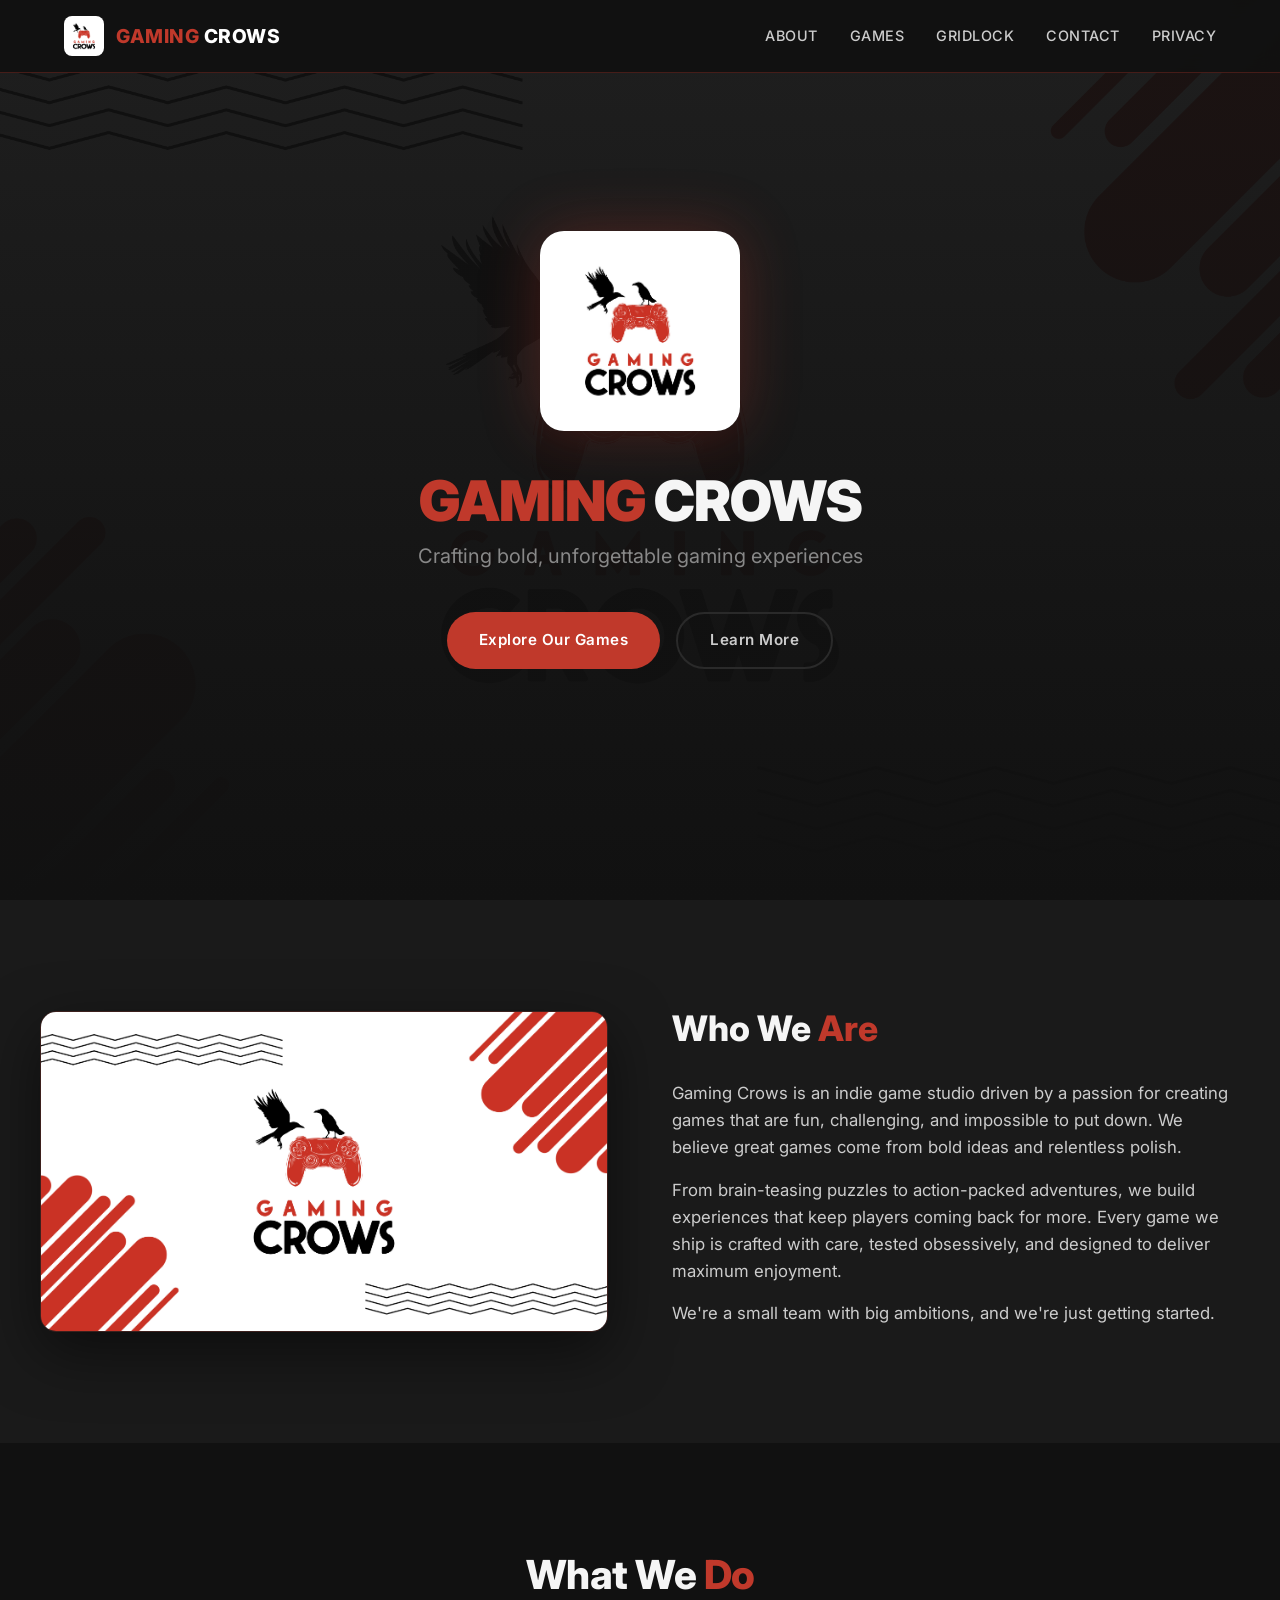
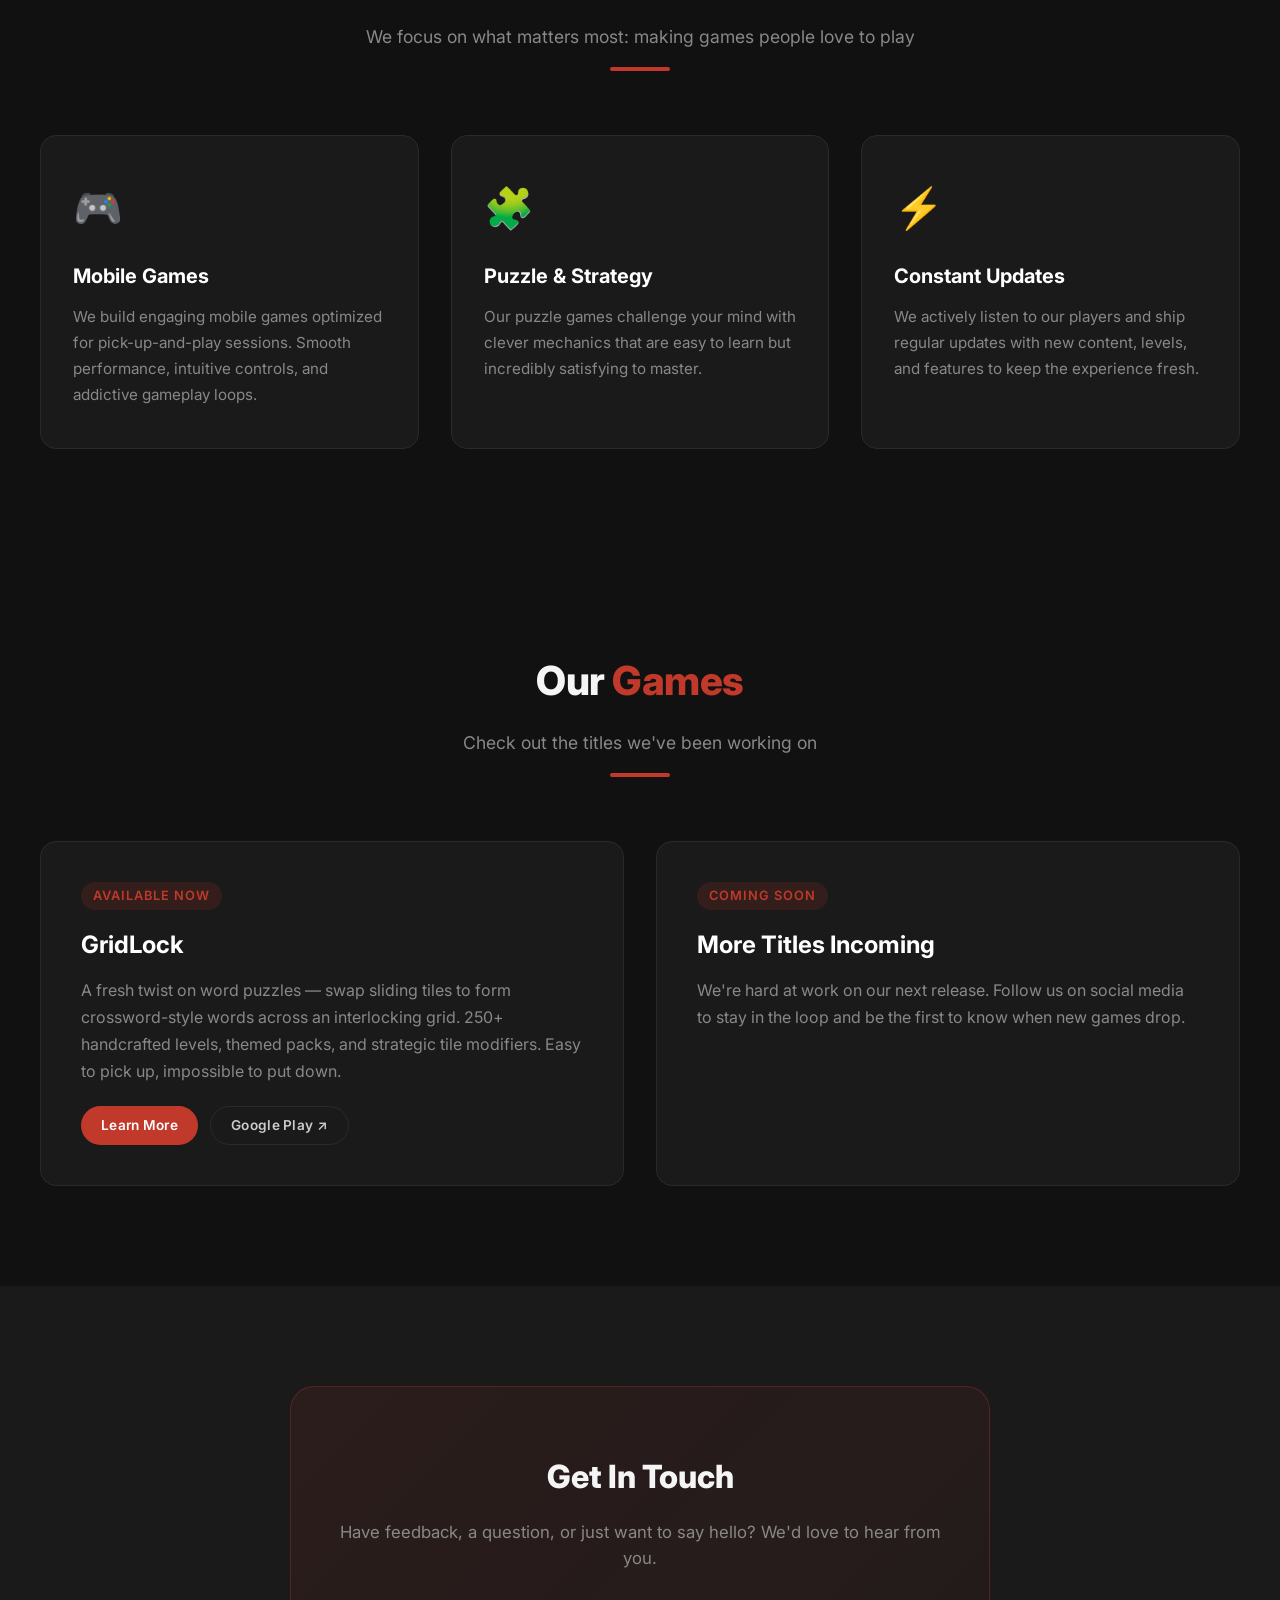
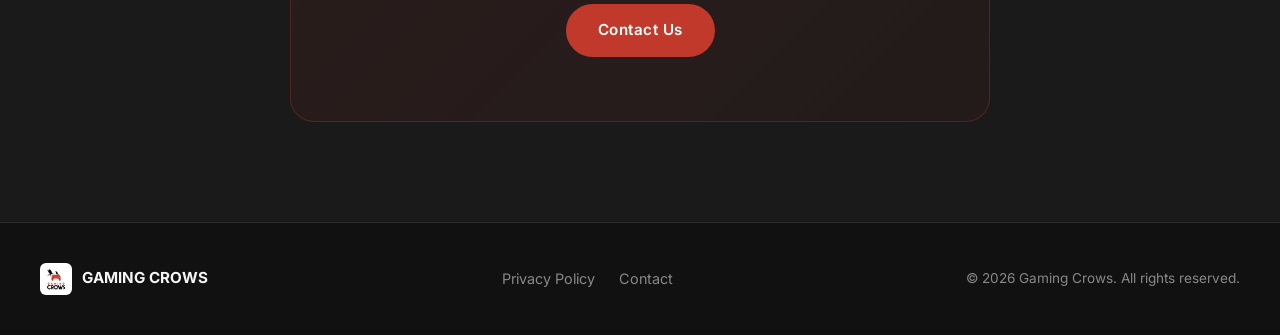
==== commit 8ddcc28e: "add the new page" ====
--- a/index.html
+++ b/index.html
@@ -23,6 +23,7 @@
             <ul class="nav-links">
                 <li><a href="#about">About</a></li>
                 <li><a href="#games">Games</a></li>
+                <li><a href="gridlock.html">GridLock</a></li>
                 <li><a href="#contact">Contact</a></li>
                 <li><a href="privacy.html">Privacy</a></li>
             </ul>
@@ -112,9 +113,15 @@
                     <div class="game-card">
                         <span class="game-badge">Available Now</span>
                         <h3>GridLock</h3>
-                        <p>A challenging puzzle game that tests your spatial reasoning and strategic thinking. Navigate
-                            intricate grid-based levels, unlock achievements, and sync your progress across devices.
-                            Available on Android and iOS.</p>
+                        <p>A fresh twist on word puzzles — swap sliding tiles to form crossword-style words across an
+                            interlocking grid. 250+ handcrafted levels, themed packs, and strategic tile modifiers.
+                            Easy to pick up, impossible to put down.</p>
+                        <div class="game-card-links">
+                            <a href="gridlock.html" class="game-card-link game-card-link-primary">Learn More</a>
+                            <a href="https://play.google.com/store/apps/details?id=com.rsunder10.gridlock"
+                                target="_blank" rel="noopener noreferrer"
+                                class="game-card-link game-card-link-outline">Google Play &#8599;</a>
+                        </div>
                     </div>
                     <div class="game-card">
                         <span class="game-badge">Coming Soon</span>
--- a/styles.css
+++ b/styles.css
@@ -594,6 +594,649 @@
 }
 
 
+/* =============================================
+   GRIDLOCK PAGE STYLES
+   ============================================= */
+
+.gl-page {
+    scroll-behavior: smooth;
+}
+
+.gl-teal {
+    color: #00E5A0;
+}
+
+.gl-nav-active {
+    color: #00E5A0 !important;
+}
+
+.gl-accent-line {
+    width: 60px;
+    height: 4px;
+    background: linear-gradient(90deg, #00E5A0, #00b8d4);
+    border-radius: 2px;
+    margin: 16px auto 0;
+}
+
+.gl-section-title {
+    font-family: 'Outfit', 'Inter', sans-serif;
+}
+
+/* Fade-in animation */
+.gl-fade-in {
+    opacity: 0;
+    transform: translateY(30px);
+    transition: opacity 0.7s ease, transform 0.7s ease;
+}
+
+.gl-fade-in.gl-visible {
+    opacity: 1;
+    transform: translateY(0);
+}
+
+/* Stagger children */
+.gl-fade-in:nth-child(2) { transition-delay: 0.1s; }
+.gl-fade-in:nth-child(3) { transition-delay: 0.2s; }
+.gl-fade-in:nth-child(4) { transition-delay: 0.3s; }
+.gl-fade-in:nth-child(5) { transition-delay: 0.35s; }
+.gl-fade-in:nth-child(6) { transition-delay: 0.4s; }
+.gl-fade-in:nth-child(7) { transition-delay: 0.45s; }
+.gl-fade-in:nth-child(8) { transition-delay: 0.5s; }
+
+/* ---------- Hero ---------- */
+.gl-hero {
+    min-height: 100vh;
+    display: flex;
+    align-items: center;
+    justify-content: center;
+    position: relative;
+    overflow: hidden;
+    background: #0a0a1a;
+}
+
+.gl-hero-bg {
+    position: absolute;
+    inset: 0;
+    z-index: 0;
+}
+
+.gl-hero-bg img {
+    width: 100%;
+    height: 100%;
+    object-fit: cover;
+    opacity: 0.2;
+    filter: blur(20px) saturate(1.4);
+    transform: scale(1.1);
+}
+
+.gl-hero-overlay {
+    position: absolute;
+    inset: 0;
+    background:
+        radial-gradient(ellipse at 50% 30%, rgba(0, 229, 160, 0.08) 0%, transparent 60%),
+        linear-gradient(180deg, rgba(10, 10, 26, 0.4) 0%, rgba(10, 10, 26, 0.85) 60%, #0a0a1a 100%);
+    z-index: 1;
+}
+
+.gl-hero-grid {
+    position: absolute;
+    inset: 0;
+    z-index: 1;
+    background-image:
+        linear-gradient(rgba(0, 229, 160, 0.04) 1px, transparent 1px),
+        linear-gradient(90deg, rgba(0, 229, 160, 0.04) 1px, transparent 1px);
+    background-size: 60px 60px;
+    mask-image: radial-gradient(ellipse at center, rgba(0,0,0,0.5) 0%, transparent 70%);
+    -webkit-mask-image: radial-gradient(ellipse at center, rgba(0,0,0,0.5) 0%, transparent 70%);
+}
+
+.gl-hero-content {
+    position: relative;
+    z-index: 2;
+    text-align: center;
+    max-width: 700px;
+    padding: 0 24px;
+}
+
+.gl-hero-icon {
+    width: 140px;
+    height: 140px;
+    border-radius: 32px;
+    margin: 0 auto 28px;
+    display: block;
+    box-shadow:
+        0 0 80px rgba(0, 229, 160, 0.25),
+        0 20px 60px rgba(0, 0, 0, 0.5);
+    animation: float 6s ease-in-out infinite;
+}
+
+.gl-hero-title {
+    font-family: 'Outfit', 'Inter', sans-serif;
+    font-size: 5rem;
+    font-weight: 900;
+    letter-spacing: -2px;
+    line-height: 1;
+    margin-bottom: 12px;
+    color: var(--white);
+}
+
+.gl-hero-tagline {
+    font-family: 'Space Grotesk', 'Inter', sans-serif;
+    font-size: 1.3rem;
+    color: #00E5A0;
+    font-weight: 500;
+    letter-spacing: 2px;
+    text-transform: uppercase;
+    margin-bottom: 20px;
+}
+
+.gl-hero-sub {
+    font-size: 1.1rem;
+    color: var(--gray-light);
+    line-height: 1.7;
+    margin-bottom: 36px;
+    max-width: 540px;
+    margin-left: auto;
+    margin-right: auto;
+}
+
+.gl-hero-actions {
+    display: flex;
+    gap: 16px;
+    justify-content: center;
+    flex-wrap: wrap;
+    margin-bottom: 48px;
+}
+
+.gl-btn-outline {
+    border-color: rgba(0, 229, 160, 0.3);
+    color: #00E5A0;
+}
+
+.gl-btn-outline:hover {
+    border-color: #00E5A0;
+    color: var(--white);
+}
+
+/* Google Play Badge */
+.gl-play-badge {
+    display: inline-flex;
+    align-items: center;
+    gap: 12px;
+    background: var(--white);
+    color: #111;
+    padding: 12px 28px 12px 20px;
+    border-radius: 12px;
+    text-decoration: none;
+    transition: all 0.3s ease;
+    box-shadow: 0 4px 20px rgba(0, 0, 0, 0.3);
+}
+
+.gl-play-badge:hover {
+    transform: translateY(-3px);
+    box-shadow: 0 8px 30px rgba(0, 229, 160, 0.25);
+}
+
+.gl-play-badge-text {
+    display: flex;
+    flex-direction: column;
+    text-align: left;
+    line-height: 1.2;
+    font-weight: 700;
+    font-size: 1.05rem;
+    font-family: 'Inter', sans-serif;
+}
+
+.gl-play-badge-text small {
+    font-size: 0.6rem;
+    font-weight: 500;
+    letter-spacing: 1px;
+    opacity: 0.7;
+}
+
+.gl-play-badge-lg {
+    padding: 16px 36px 16px 24px;
+}
+
+.gl-play-badge-lg .gl-play-badge-text {
+    font-size: 1.2rem;
+}
+
+/* Hero Stats */
+.gl-hero-stats {
+    display: flex;
+    align-items: center;
+    justify-content: center;
+    gap: 32px;
+}
+
+.gl-stat {
+    display: flex;
+    flex-direction: column;
+    align-items: center;
+}
+
+.gl-stat-num {
+    font-family: 'Outfit', 'Inter', sans-serif;
+    font-size: 1.8rem;
+    font-weight: 800;
+    color: var(--white);
+}
+
+.gl-stat-label {
+    font-size: 0.8rem;
+    color: var(--gray);
+    text-transform: uppercase;
+    letter-spacing: 1px;
+    font-weight: 500;
+}
+
+.gl-stat-divider {
+    width: 1px;
+    height: 36px;
+    background: rgba(255, 255, 255, 0.12);
+}
+
+/* ---------- Screenshot Gallery ---------- */
+.gl-screenshots {
+    background: #0a0a1a;
+    padding-bottom: 80px;
+}
+
+.gl-gallery-wrap {
+    overflow: hidden;
+    position: relative;
+}
+
+.gl-gallery-wrap::before,
+.gl-gallery-wrap::after {
+    content: '';
+    position: absolute;
+    top: 0;
+    bottom: 0;
+    width: 80px;
+    z-index: 2;
+    pointer-events: none;
+}
+
+.gl-gallery-wrap::before {
+    left: 0;
+    background: linear-gradient(90deg, #0a0a1a, transparent);
+}
+
+.gl-gallery-wrap::after {
+    right: 0;
+    background: linear-gradient(270deg, #0a0a1a, transparent);
+}
+
+.gl-gallery {
+    display: flex;
+    gap: 28px;
+    padding: 20px 60px 40px;
+    overflow-x: auto;
+    scroll-snap-type: x mandatory;
+    scrollbar-width: none;
+    -ms-overflow-style: none;
+}
+
+.gl-gallery::-webkit-scrollbar {
+    display: none;
+}
+
+.gl-screenshot {
+    flex-shrink: 0;
+    scroll-snap-align: center;
+    display: flex;
+    flex-direction: column;
+    align-items: center;
+    gap: 16px;
+}
+
+.gl-phone-frame {
+    width: 260px;
+    border-radius: 24px;
+    overflow: hidden;
+    border: 3px solid rgba(255, 255, 255, 0.08);
+    box-shadow:
+        0 20px 60px rgba(0, 0, 0, 0.5),
+        0 0 0 1px rgba(0, 229, 160, 0.1);
+    transition: all 0.4s ease;
+    background: #111;
+}
+
+.gl-phone-frame img {
+    width: 100%;
+    display: block;
+}
+
+.gl-screenshot:hover .gl-phone-frame {
+    transform: translateY(-8px) scale(1.02);
+    box-shadow:
+        0 30px 80px rgba(0, 0, 0, 0.6),
+        0 0 40px rgba(0, 229, 160, 0.15);
+    border-color: rgba(0, 229, 160, 0.25);
+}
+
+.gl-screenshot-label {
+    font-size: 0.85rem;
+    color: var(--gray);
+    font-weight: 500;
+    letter-spacing: 0.5px;
+}
+
+/* ---------- How It Works ---------- */
+.gl-how {
+    background: var(--dark);
+}
+
+.gl-how-grid {
+    display: grid;
+    grid-template-columns: repeat(4, 1fr);
+    gap: 32px;
+}
+
+.gl-how-step {
+    text-align: center;
+    padding: 32px 24px;
+    position: relative;
+}
+
+.gl-how-num {
+    width: 56px;
+    height: 56px;
+    border-radius: 16px;
+    background: linear-gradient(135deg, rgba(0, 229, 160, 0.15), rgba(0, 184, 212, 0.1));
+    border: 1px solid rgba(0, 229, 160, 0.25);
+    display: flex;
+    align-items: center;
+    justify-content: center;
+    margin: 0 auto 20px;
+    font-family: 'Outfit', 'Inter', sans-serif;
+    font-size: 1.4rem;
+    font-weight: 800;
+    color: #00E5A0;
+}
+
+.gl-how-step h3 {
+    font-family: 'Outfit', 'Inter', sans-serif;
+    font-size: 1.15rem;
+    font-weight: 700;
+    color: var(--white);
+    margin-bottom: 10px;
+}
+
+.gl-how-step p {
+    color: var(--gray);
+    font-size: 0.92rem;
+    line-height: 1.6;
+}
+
+/* ---------- Features ---------- */
+.gl-features {
+    background: #0a0a1a;
+}
+
+.gl-features-grid {
+    display: grid;
+    grid-template-columns: repeat(4, 1fr);
+    gap: 24px;
+}
+
+.gl-feature-card {
+    background: rgba(255, 255, 255, 0.03);
+    border: 1px solid rgba(255, 255, 255, 0.06);
+    border-radius: 20px;
+    padding: 36px 28px;
+    transition: all 0.4s ease;
+    position: relative;
+    overflow: hidden;
+}
+
+.gl-feature-card::before {
+    content: '';
+    position: absolute;
+    top: 0;
+    left: 0;
+    right: 0;
+    height: 3px;
+    background: linear-gradient(90deg, #00E5A0, #00b8d4);
+    transform: scaleX(0);
+    transition: transform 0.4s ease;
+    transform-origin: left;
+}
+
+.gl-feature-card:hover::before {
+    transform: scaleX(1);
+}
+
+.gl-feature-card:hover {
+    border-color: rgba(0, 229, 160, 0.2);
+    transform: translateY(-4px);
+    box-shadow: 0 16px 48px rgba(0, 229, 160, 0.08);
+    background: rgba(0, 229, 160, 0.03);
+}
+
+.gl-feature-icon {
+    font-size: 2.2rem;
+    display: block;
+    margin-bottom: 18px;
+}
+
+.gl-feature-card h3 {
+    font-family: 'Outfit', 'Inter', sans-serif;
+    font-size: 1.1rem;
+    font-weight: 700;
+    color: var(--white);
+    margin-bottom: 10px;
+}
+
+.gl-feature-card p {
+    color: var(--gray);
+    font-size: 0.9rem;
+    line-height: 1.65;
+}
+
+/* ---------- Themed Packs ---------- */
+.gl-themes {
+    background: var(--dark);
+}
+
+.gl-themes-grid {
+    display: grid;
+    grid-template-columns: repeat(5, 1fr);
+    gap: 20px;
+}
+
+.gl-theme-card {
+    border-radius: 20px;
+    padding: 36px 24px;
+    text-align: center;
+    transition: all 0.4s ease;
+    position: relative;
+    overflow: hidden;
+    cursor: default;
+}
+
+.gl-theme-card::before {
+    content: '';
+    position: absolute;
+    inset: 0;
+    opacity: 0.12;
+    transition: opacity 0.4s ease;
+}
+
+.gl-theme-card:hover {
+    transform: translateY(-6px);
+}
+
+.gl-theme-card:hover::before {
+    opacity: 0.2;
+}
+
+.gl-theme-nature {
+    background: linear-gradient(135deg, rgba(76, 175, 80, 0.12), rgba(76, 175, 80, 0.04));
+    border: 1px solid rgba(76, 175, 80, 0.2);
+}
+.gl-theme-nature:hover { box-shadow: 0 16px 48px rgba(76, 175, 80, 0.15); }
+
+.gl-theme-animals {
+    background: linear-gradient(135deg, rgba(255, 152, 0, 0.12), rgba(255, 152, 0, 0.04));
+    border: 1px solid rgba(255, 152, 0, 0.2);
+}
+.gl-theme-animals:hover { box-shadow: 0 16px 48px rgba(255, 152, 0, 0.15); }
+
+.gl-theme-science {
+    background: linear-gradient(135deg, rgba(33, 150, 243, 0.12), rgba(33, 150, 243, 0.04));
+    border: 1px solid rgba(33, 150, 243, 0.2);
+}
+.gl-theme-science:hover { box-shadow: 0 16px 48px rgba(33, 150, 243, 0.15); }
+
+.gl-theme-food {
+    background: linear-gradient(135deg, rgba(233, 30, 99, 0.12), rgba(233, 30, 99, 0.04));
+    border: 1px solid rgba(233, 30, 99, 0.2);
+}
+.gl-theme-food:hover { box-shadow: 0 16px 48px rgba(233, 30, 99, 0.15); }
+
+.gl-theme-travel {
+    background: linear-gradient(135deg, rgba(0, 188, 212, 0.12), rgba(0, 188, 212, 0.04));
+    border: 1px solid rgba(0, 188, 212, 0.2);
+}
+.gl-theme-travel:hover { box-shadow: 0 16px 48px rgba(0, 188, 212, 0.15); }
+
+.gl-theme-emoji {
+    font-size: 2.6rem;
+    display: block;
+    margin-bottom: 16px;
+}
+
+.gl-theme-card h3 {
+    font-family: 'Outfit', 'Inter', sans-serif;
+    font-size: 1.15rem;
+    font-weight: 700;
+    color: var(--white);
+    margin-bottom: 4px;
+}
+
+.gl-theme-subtitle {
+    font-size: 0.82rem;
+    color: var(--gray);
+    margin-bottom: 14px;
+}
+
+.gl-theme-count {
+    display: inline-block;
+    font-size: 0.72rem;
+    font-weight: 600;
+    text-transform: uppercase;
+    letter-spacing: 1px;
+    color: var(--gray-light);
+    background: rgba(255, 255, 255, 0.06);
+    padding: 4px 12px;
+    border-radius: 20px;
+}
+
+/* ---------- Final CTA ---------- */
+.gl-cta {
+    background: #0a0a1a;
+    padding: 80px 24px 120px;
+}
+
+.gl-cta-box {
+    background:
+        linear-gradient(135deg, rgba(0, 229, 160, 0.06), rgba(0, 184, 212, 0.04));
+    border: 1px solid rgba(0, 229, 160, 0.15);
+    border-radius: 28px;
+    padding: 80px 40px;
+    text-align: center;
+    max-width: 700px;
+    margin: 0 auto;
+    position: relative;
+    overflow: hidden;
+}
+
+.gl-cta-box::before {
+    content: '';
+    position: absolute;
+    inset: 0;
+    background-image:
+        linear-gradient(rgba(0, 229, 160, 0.03) 1px, transparent 1px),
+        linear-gradient(90deg, rgba(0, 229, 160, 0.03) 1px, transparent 1px);
+    background-size: 40px 40px;
+    pointer-events: none;
+}
+
+.gl-cta-content {
+    position: relative;
+    z-index: 1;
+}
+
+.gl-cta-icon {
+    width: 80px;
+    height: 80px;
+    border-radius: 20px;
+    margin-bottom: 24px;
+    box-shadow: 0 0 40px rgba(0, 229, 160, 0.2);
+}
+
+.gl-cta-box h2 {
+    font-family: 'Outfit', 'Inter', sans-serif;
+    font-size: 2.2rem;
+    font-weight: 800;
+    margin-bottom: 16px;
+    color: var(--white);
+}
+
+.gl-cta-box p {
+    color: var(--gray);
+    font-size: 1.05rem;
+    margin-bottom: 32px;
+    max-width: 480px;
+    margin-left: auto;
+    margin-right: auto;
+    line-height: 1.7;
+}
+
+/* ---------- GridLock Game Card Link (index.html) ---------- */
+.game-card-links {
+    display: flex;
+    gap: 12px;
+    margin-top: 20px;
+    flex-wrap: wrap;
+}
+
+.game-card-link {
+    display: inline-flex;
+    align-items: center;
+    gap: 6px;
+    padding: 8px 20px;
+    border-radius: 50px;
+    font-weight: 600;
+    font-size: 0.85rem;
+    text-decoration: none;
+    transition: all 0.3s ease;
+    letter-spacing: 0.3px;
+}
+
+.game-card-link-primary {
+    background: var(--red);
+    color: var(--white);
+}
+
+.game-card-link-primary:hover {
+    background: var(--red-light);
+    transform: translateY(-2px);
+}
+
+.game-card-link-outline {
+    border: 1px solid var(--gray-dark);
+    color: var(--gray-light);
+}
+
+.game-card-link-outline:hover {
+    border-color: var(--red);
+    color: var(--white);
+}
+
 /* Responsive */
 @media (max-width: 900px) {
     .about-grid {
@@ -616,6 +1259,22 @@
     .nav-links {
         display: none;
     }
+
+    .gl-hero-title {
+        font-size: 3.5rem;
+    }
+
+    .gl-how-grid {
+        grid-template-columns: repeat(2, 1fr);
+    }
+
+    .gl-features-grid {
+        grid-template-columns: repeat(2, 1fr);
+    }
+
+    .gl-themes-grid {
+        grid-template-columns: repeat(3, 1fr);
+    }
 }
 
 @media (max-width: 600px) {
@@ -644,4 +1303,61 @@
     .content {
         padding: 40px 16px 60px;
     }
+
+    .gl-hero-title {
+        font-size: 2.8rem;
+    }
+
+    .gl-hero-icon {
+        width: 100px;
+        height: 100px;
+        border-radius: 24px;
+    }
+
+    .gl-hero-tagline {
+        font-size: 1rem;
+        letter-spacing: 1px;
+    }
+
+    .gl-hero-sub {
+        font-size: 0.95rem;
+    }
+
+    .gl-hero-stats {
+        gap: 20px;
+    }
+
+    .gl-stat-num {
+        font-size: 1.4rem;
+    }
+
+    .gl-how-grid {
+        grid-template-columns: 1fr;
+        gap: 16px;
+    }
+
+    .gl-features-grid {
+        grid-template-columns: 1fr;
+    }
+
+    .gl-themes-grid {
+        grid-template-columns: repeat(2, 1fr);
+    }
+
+    .gl-phone-frame {
+        width: 220px;
+    }
+
+    .gl-gallery {
+        padding: 20px 32px 40px;
+        gap: 20px;
+    }
+
+    .gl-cta-box {
+        padding: 48px 24px;
+    }
+
+    .gl-cta-box h2 {
+        font-size: 1.8rem;
+    }
 }
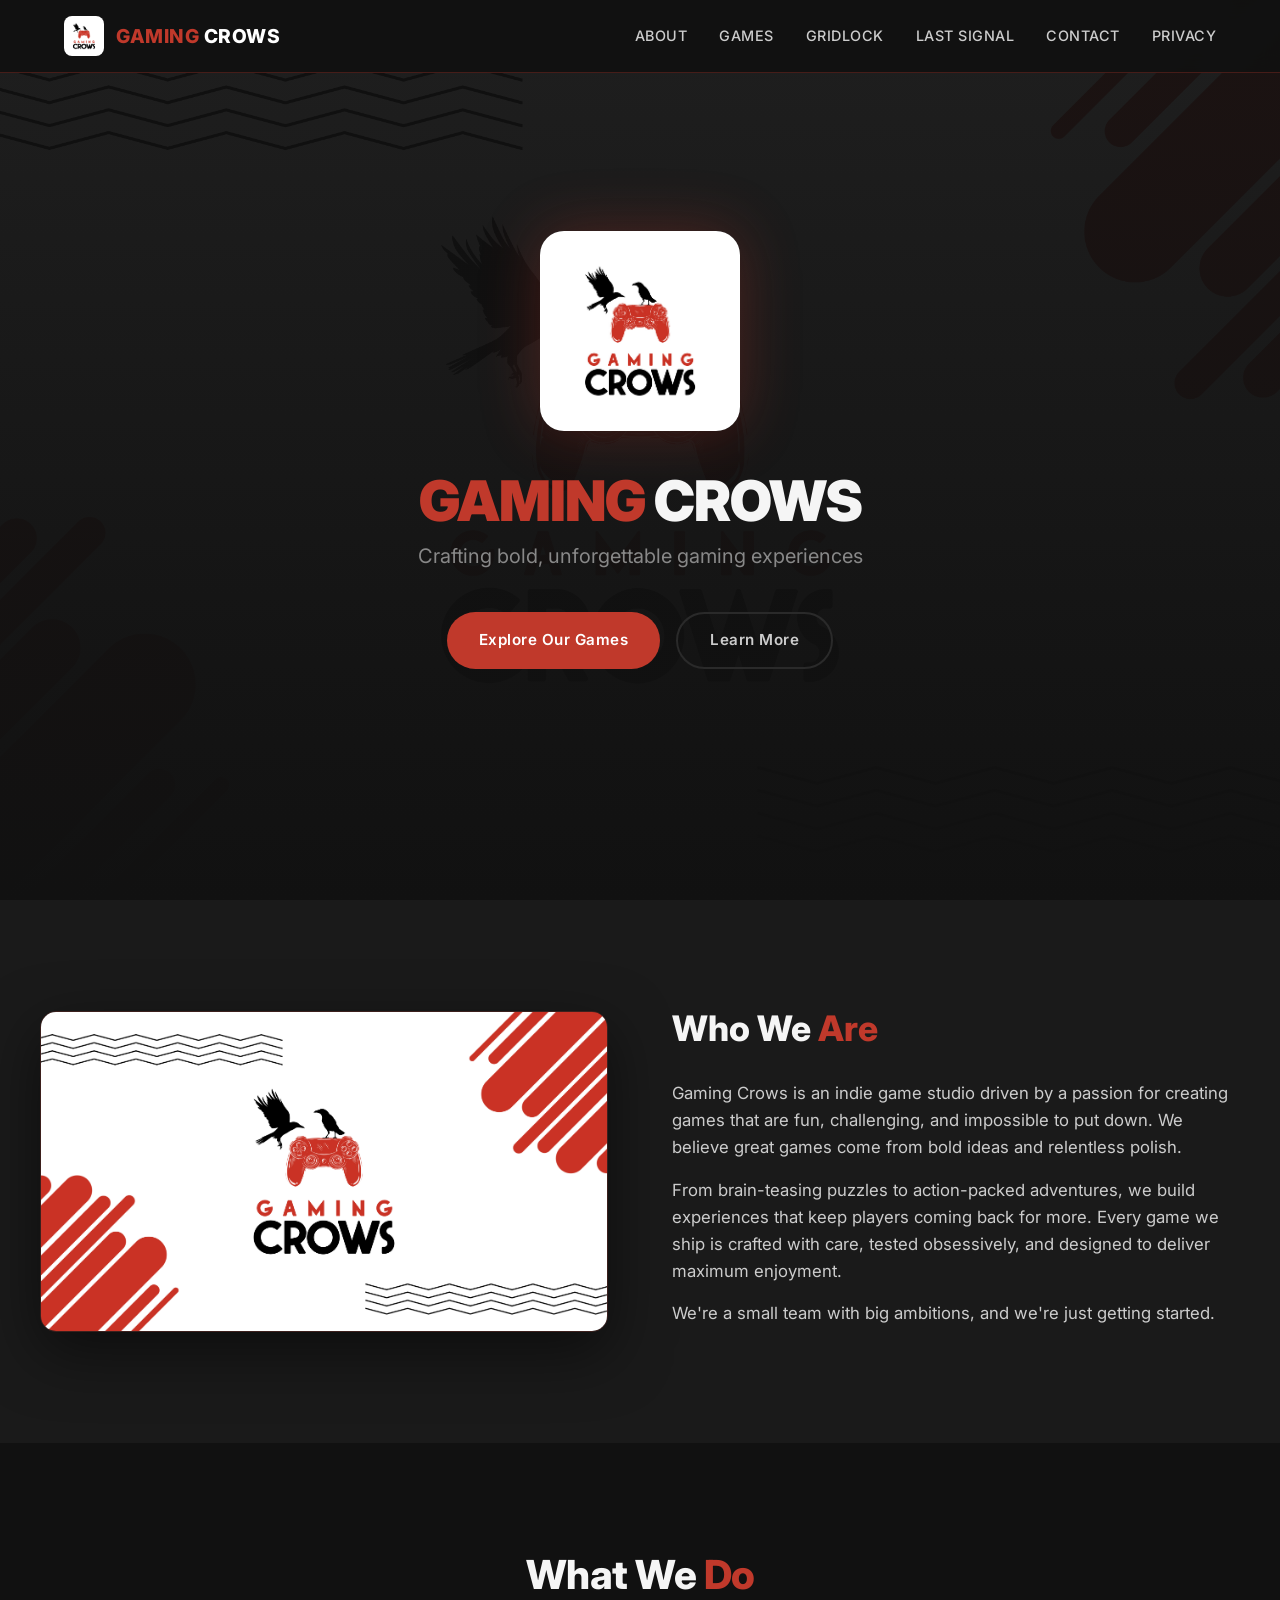
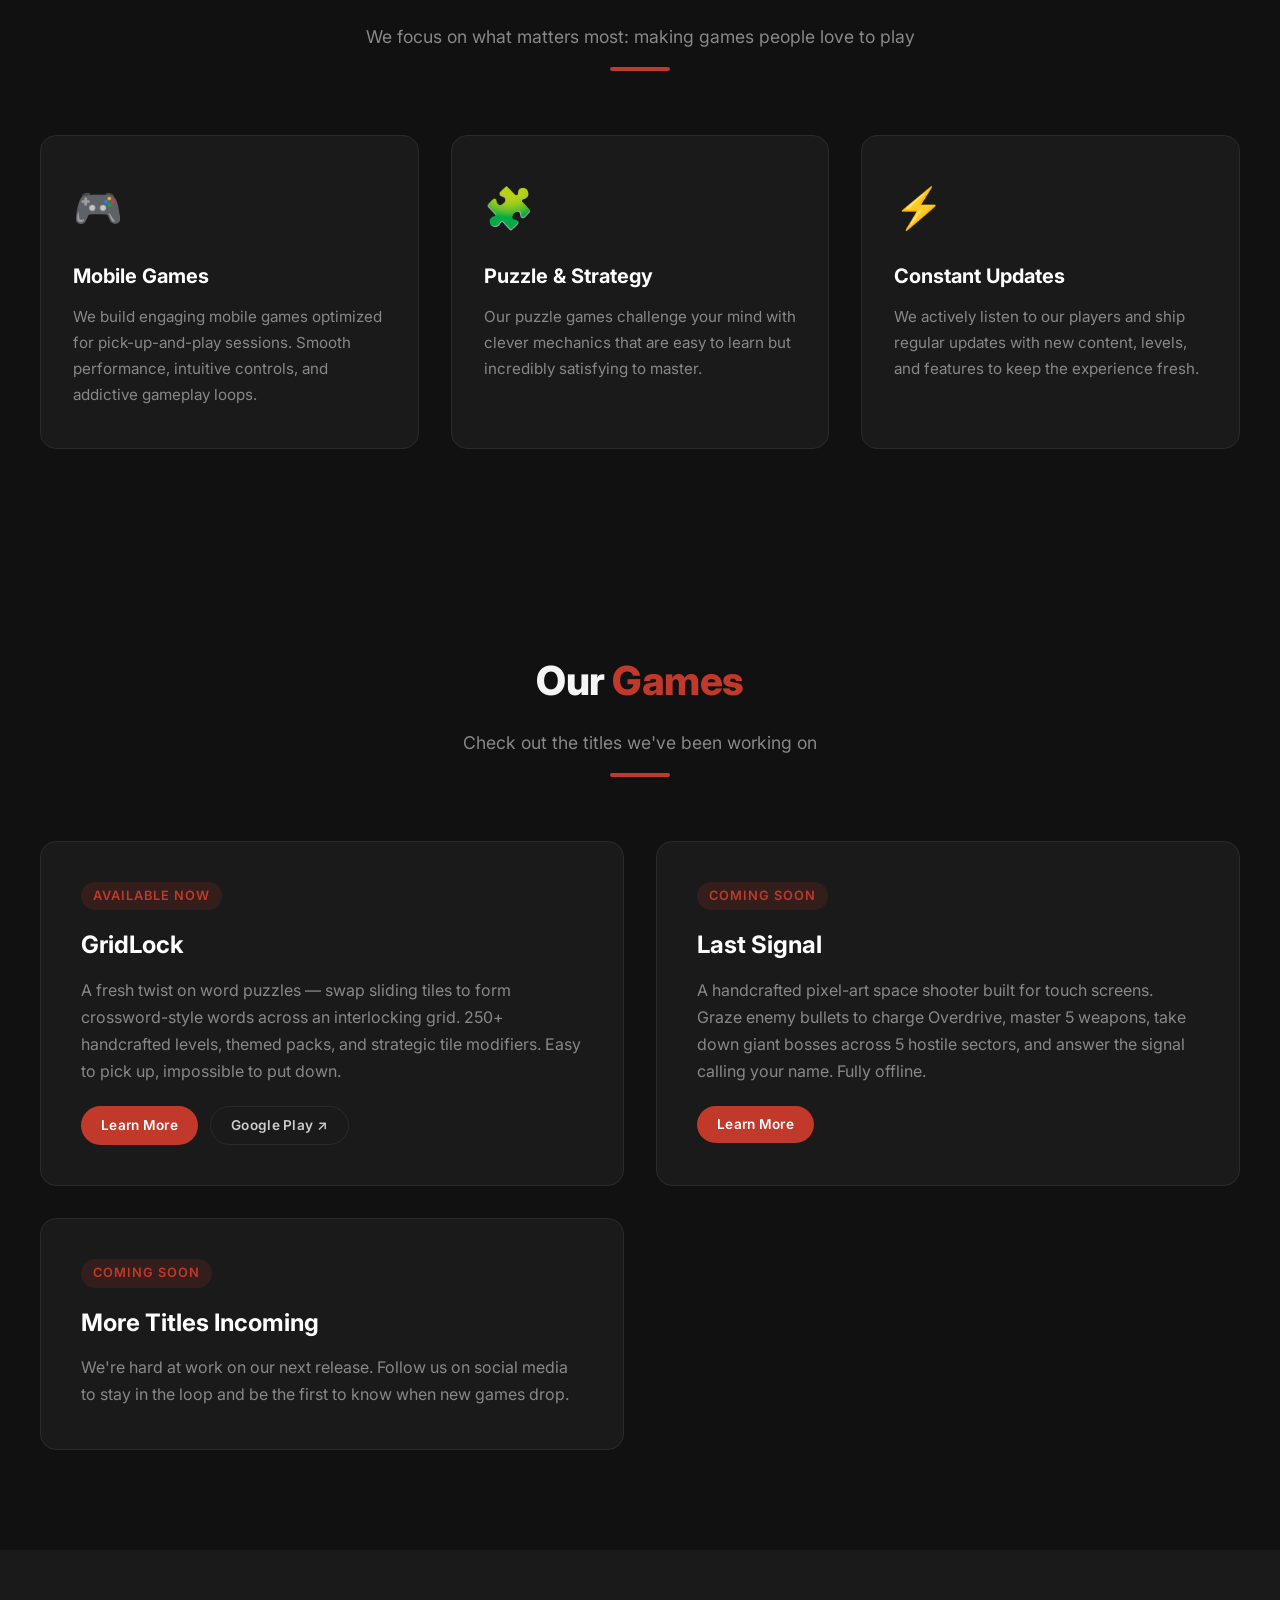
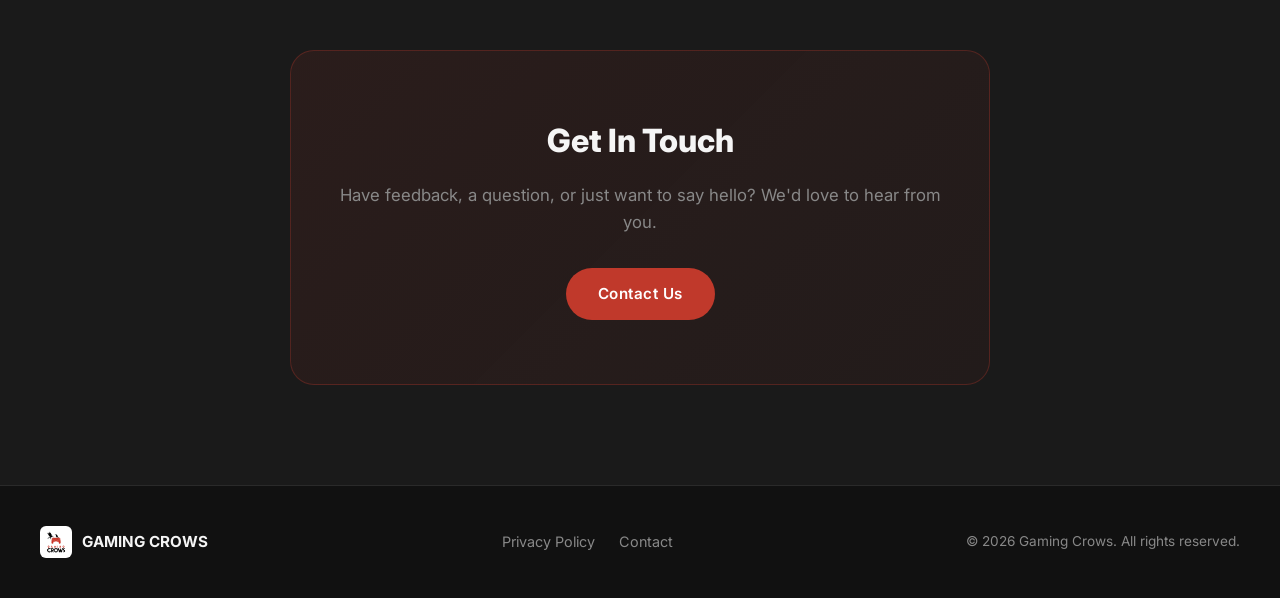
==== commit aec272f8: "add entry for last-signal" ====
--- a/index.html
+++ b/index.html
@@ -24,6 +24,7 @@
                 <li><a href="#about">About</a></li>
                 <li><a href="#games">Games</a></li>
                 <li><a href="gridlock.html">GridLock</a></li>
+                <li><a href="last-signal.html">Last Signal</a></li>
                 <li><a href="#contact">Contact</a></li>
                 <li><a href="privacy.html">Privacy</a></li>
             </ul>
@@ -125,6 +126,16 @@
                     </div>
                     <div class="game-card">
                         <span class="game-badge">Coming Soon</span>
+                        <h3>Last Signal</h3>
+                        <p>A handcrafted pixel-art space shooter built for touch screens. Graze enemy bullets to charge
+                            Overdrive, master 5 weapons, take down giant bosses across 5 hostile sectors, and answer
+                            the signal calling your name. Fully offline.</p>
+                        <div class="game-card-links">
+                            <a href="last-signal.html" class="game-card-link game-card-link-primary">Learn More</a>
+                        </div>
+                    </div>
+                    <div class="game-card">
+                        <span class="game-badge">Coming Soon</span>
                         <h3>More Titles Incoming</h3>
                         <p>We're hard at work on our next release. Follow us on social media to stay in the loop and be
                             the first to know when new games drop.</p>
--- a/styles.css
+++ b/styles.css
@@ -1360,4 +1360,51 @@
     .gl-cta-box h2 {
         font-size: 1.8rem;
     }
-}+}
+/* ---------- Last Signal page (reuses .gl-* with a cyan accent) ---------- */
+.ls-page .gl-teal,
+.ls-page .gl-nav-active,
+.ls-page .gl-hero-tagline,
+.ls-page .gl-btn-outline {
+    color: #3fd8ff !important;
+}
+
+.ls-page .gl-btn-outline {
+    border-color: rgba(63, 216, 255, 0.35);
+}
+
+.ls-page .gl-btn-outline:hover {
+    border-color: #3fd8ff;
+    color: var(--white) !important;
+}
+
+.ls-page .gl-accent-line,
+.ls-page .gl-feature-card::before {
+    background: linear-gradient(90deg, #3fd8ff, #f5b83d);
+}
+
+.ls-page .gl-cta-box {
+    background: linear-gradient(135deg, rgba(63, 216, 255, 0.06), rgba(245, 184, 61, 0.04));
+    border-color: rgba(63, 216, 255, 0.18);
+}
+
+/* Landscape screenshots */
+.ls-page .gl-phone-frame {
+    width: 480px;
+    max-width: 82vw;
+    border-radius: 16px;
+}
+
+.ls-coming-soon {
+    display: inline-block;
+    background: rgba(245, 184, 61, 0.15);
+    border: 1px solid rgba(245, 184, 61, 0.4);
+    color: #f5b83d;
+    padding: 6px 16px;
+    border-radius: 20px;
+    font-size: 0.8rem;
+    font-weight: 700;
+    text-transform: uppercase;
+    letter-spacing: 2px;
+    margin-bottom: 16px;
+}
